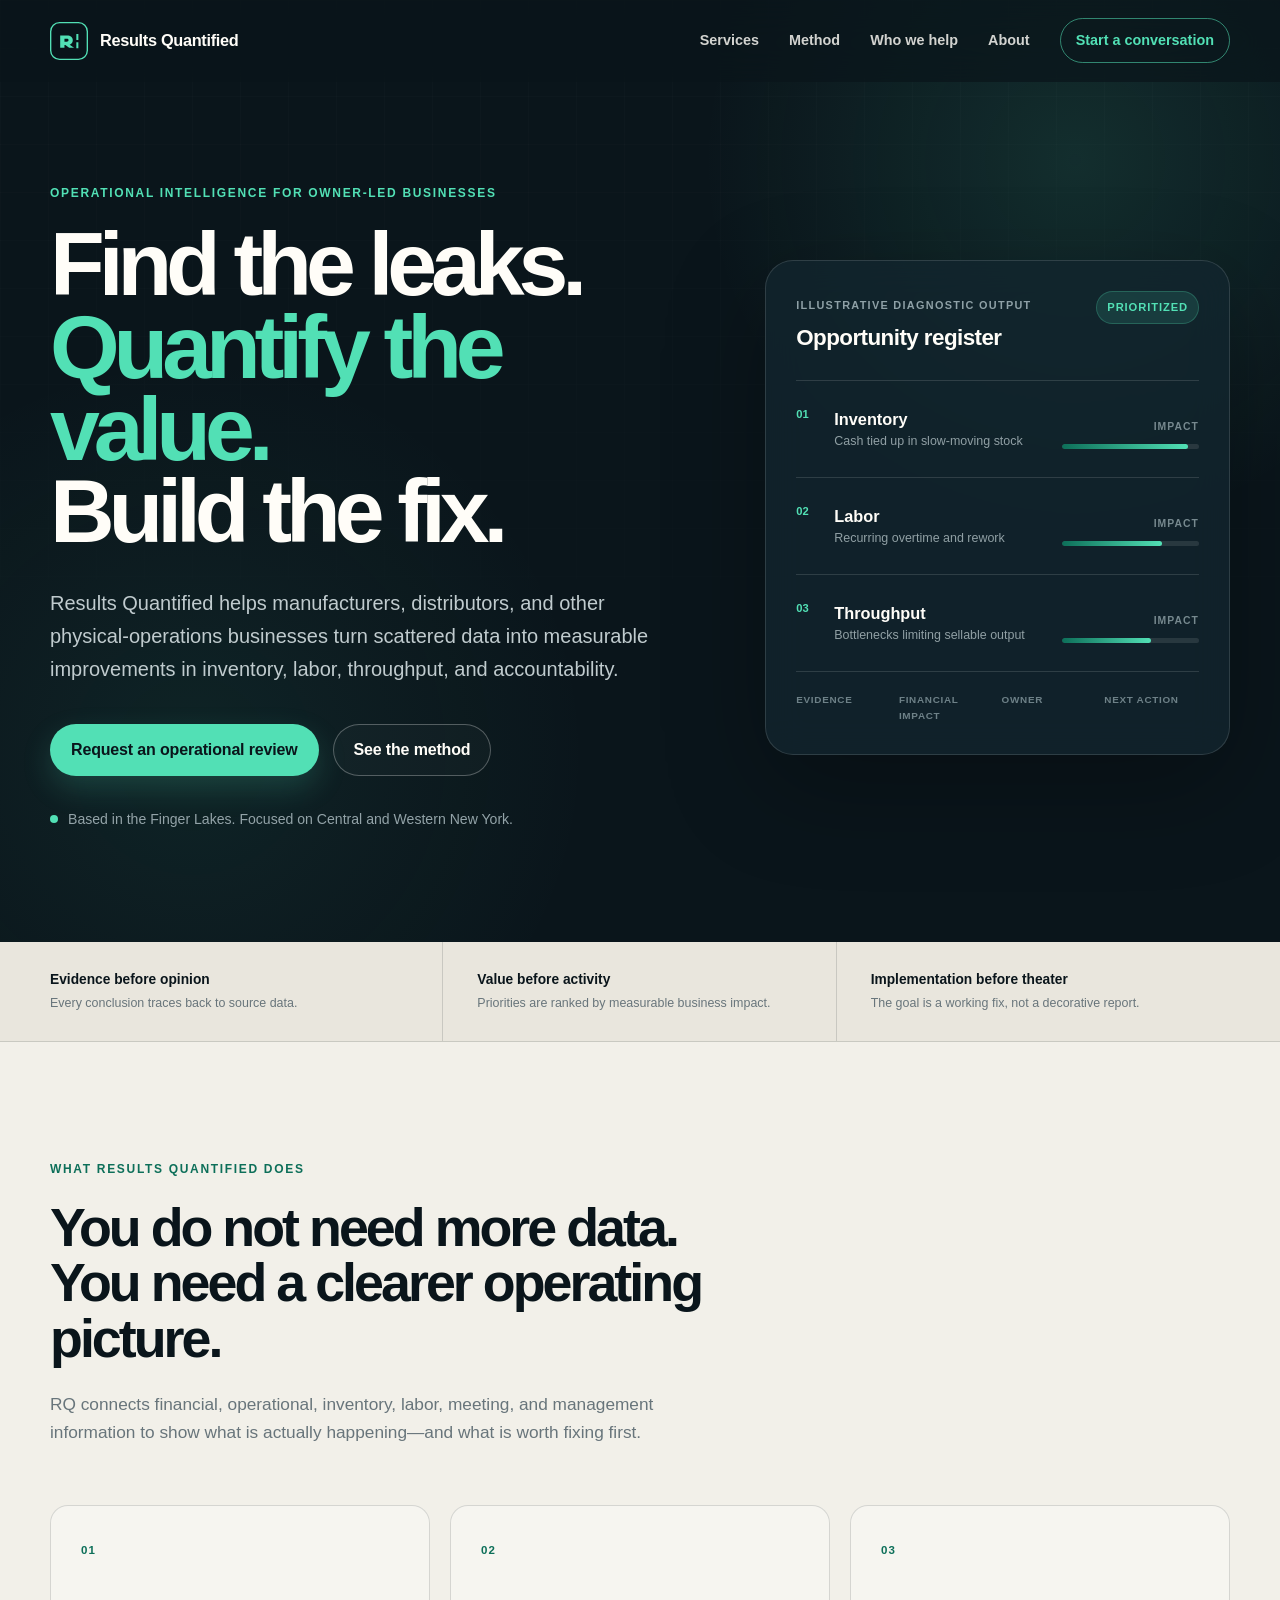
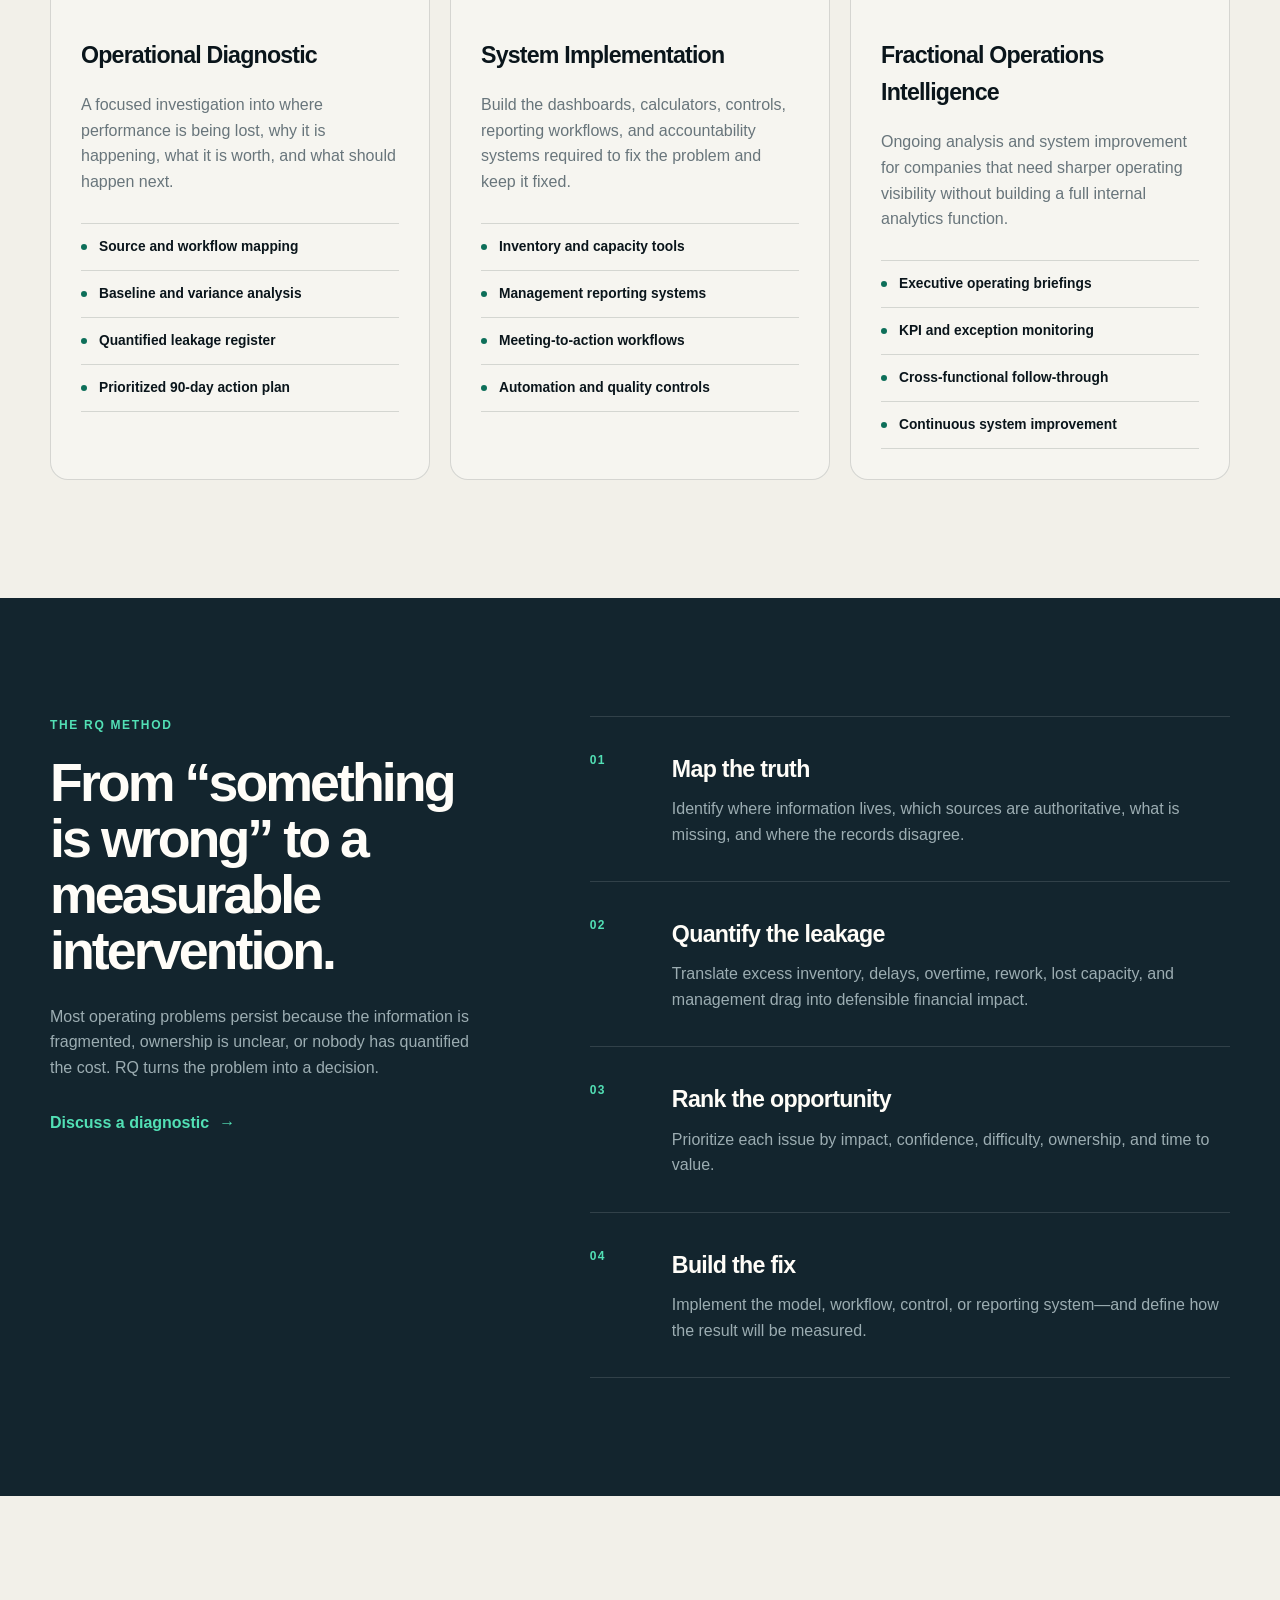
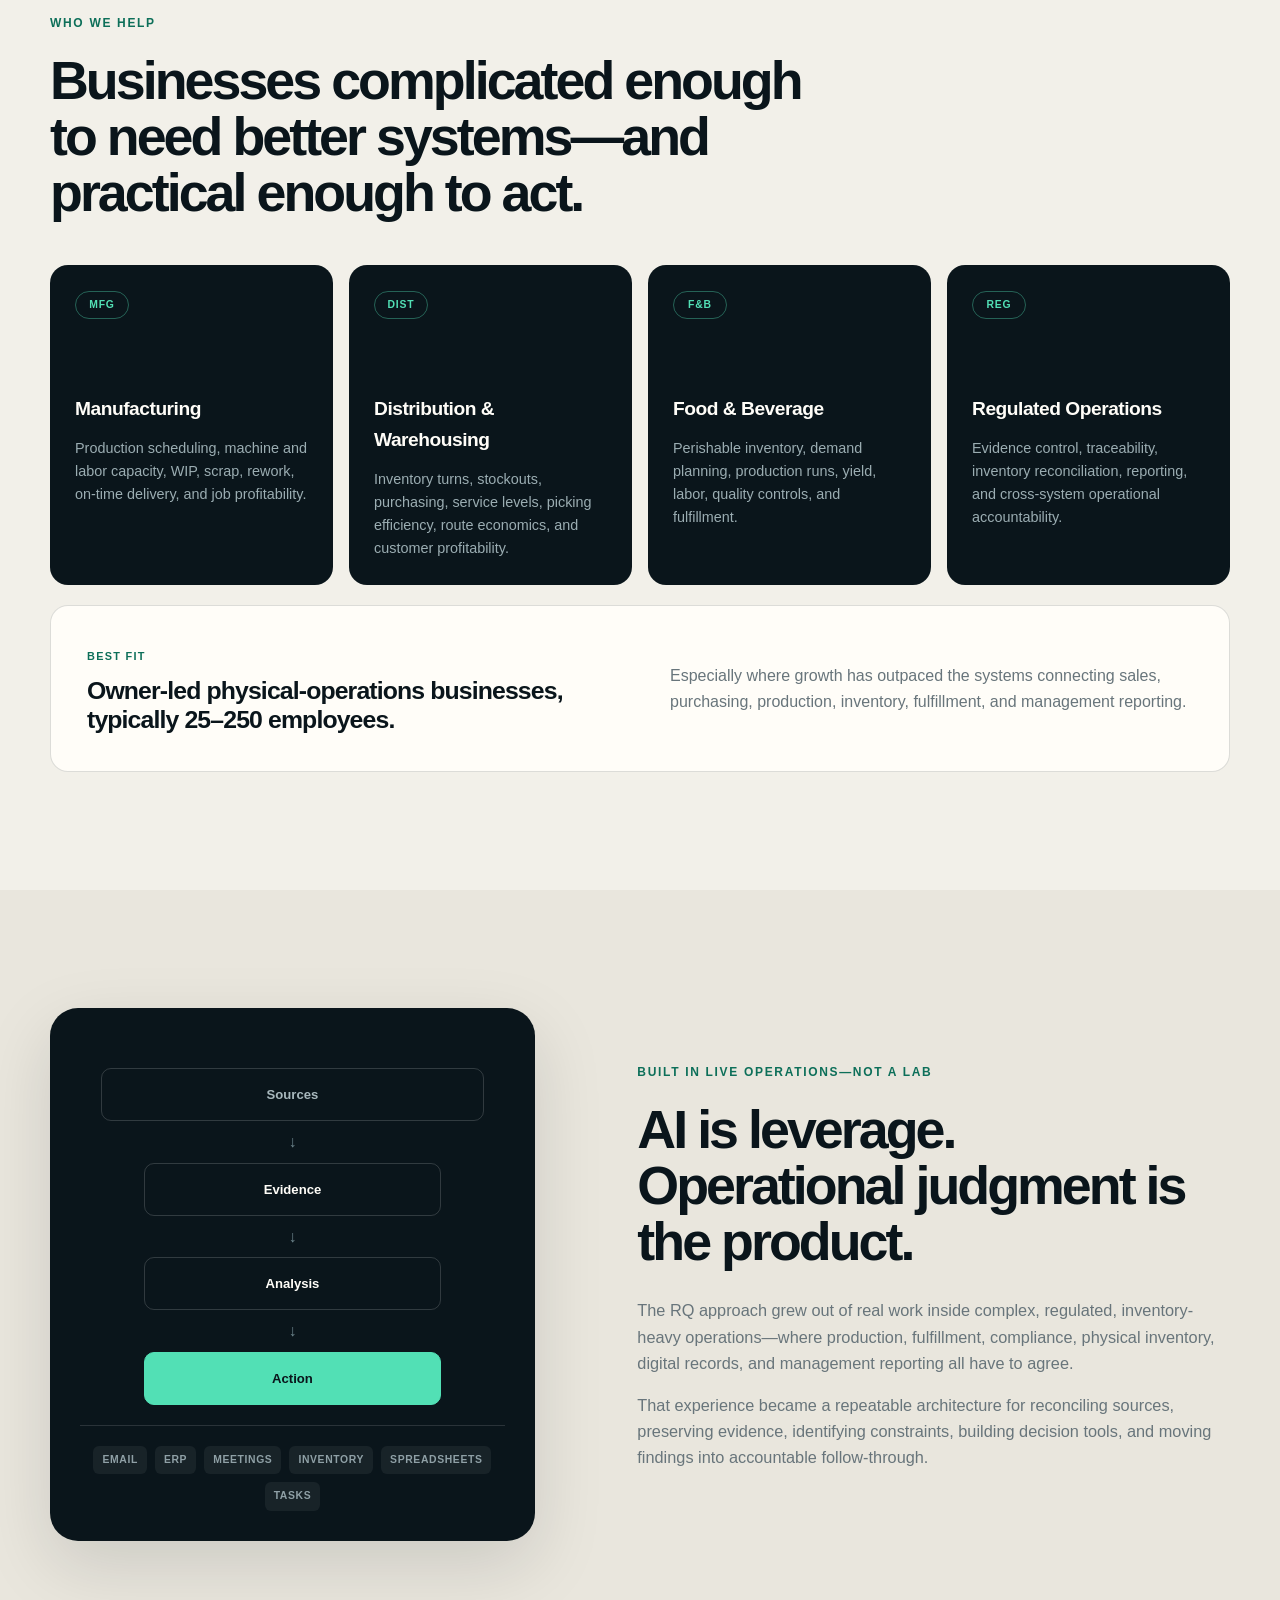
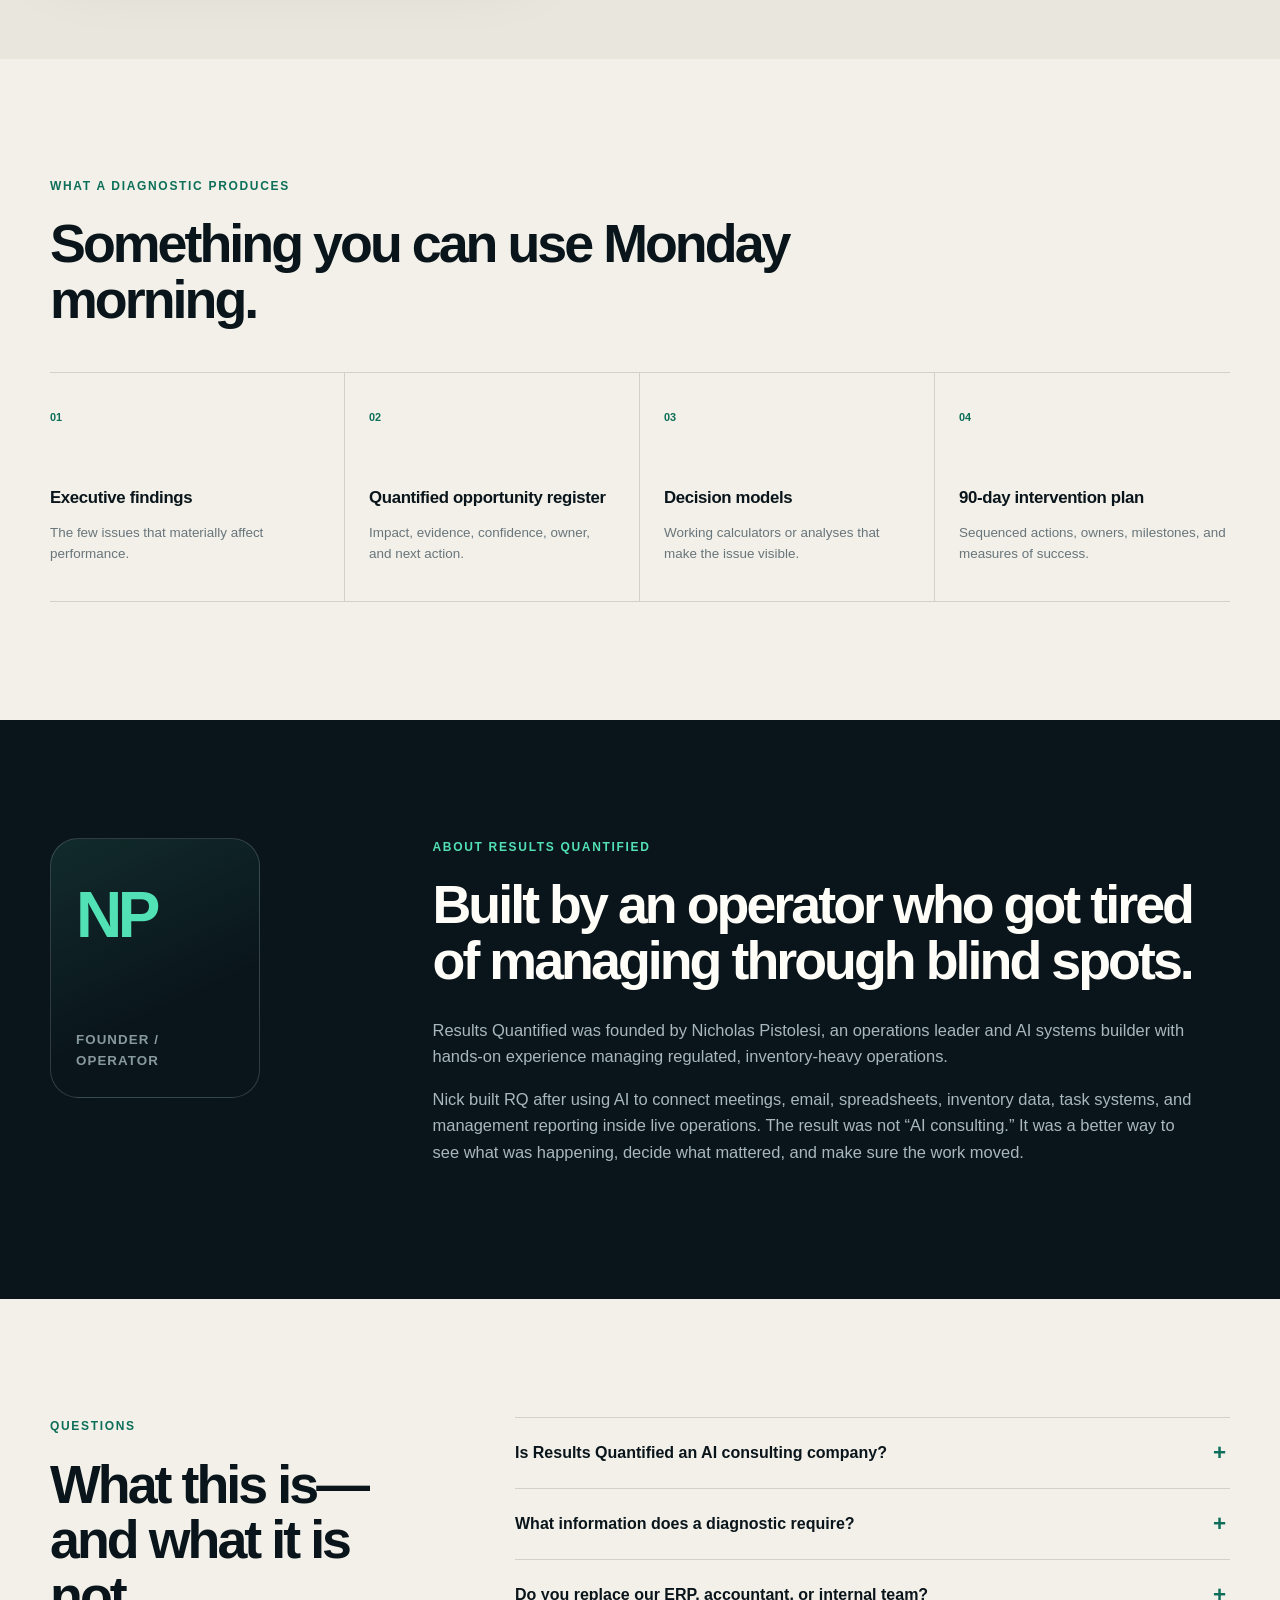
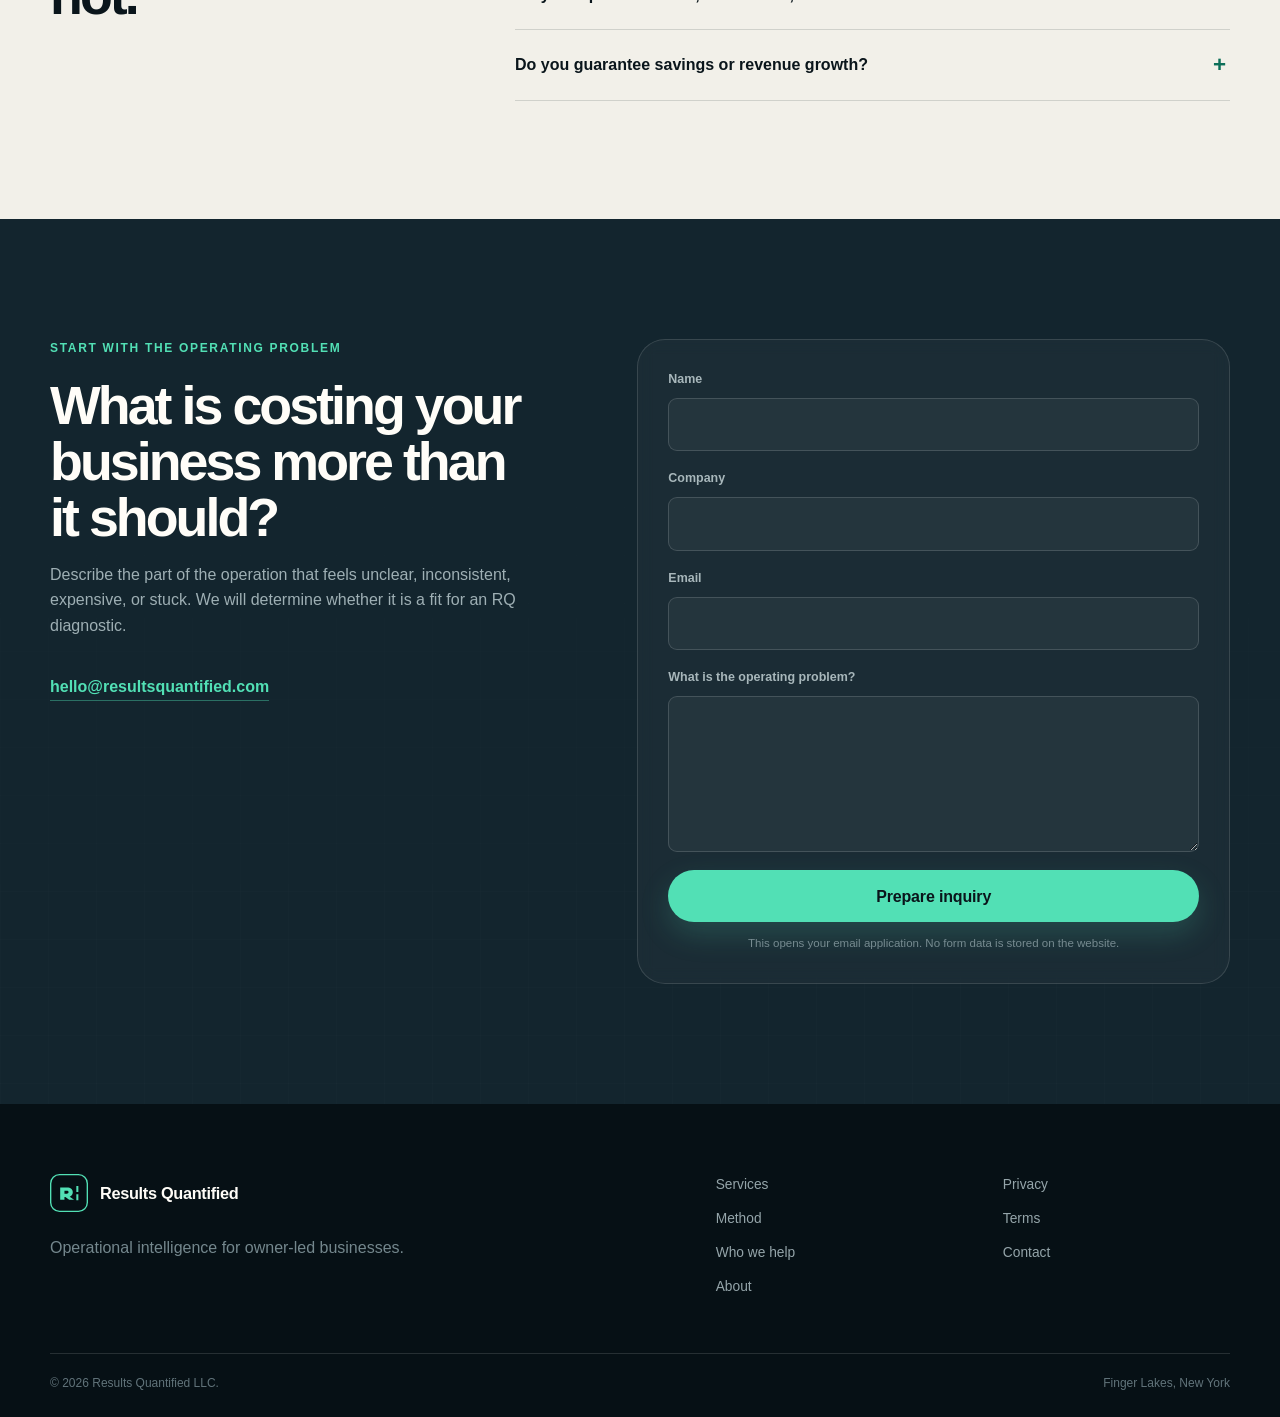
==== index.html @ c791be1b "Launch Results Quantified operational intelligence website" ====
<!doctype html>
<html lang="en">
<head>
  <meta charset="utf-8">
  <meta name="viewport" content="width=device-width, initial-scale=1">
  <title>Results Quantified | Operational Intelligence for Owner-Led Businesses</title>
  <meta name="description" content="Results Quantified helps owner-led manufacturers, distributors, and physical-operations businesses find operational leakage, quantify the value, and build the fix.">
  <meta name="robots" content="index, follow">
  <meta name="theme-color" content="#0a151b">
  <link rel="canonical" href="https://resultsquantified.com/">
  <link rel="icon" href="/assets/favicon.svg" type="image/svg+xml">
  <link rel="apple-touch-icon" href="/assets/apple-touch-icon.png">
  <link rel="manifest" href="/site.webmanifest">
  <meta property="og:type" content="website">
  <meta property="og:url" content="https://resultsquantified.com/">
  <meta property="og:title" content="Results Quantified">
  <meta property="og:description" content="Find the leaks. Quantify the value. Build the fix.">
  <meta property="og:image" content="https://resultsquantified.com/assets/og-image.png">
  <meta name="twitter:card" content="summary_large_image">
  <meta name="twitter:title" content="Results Quantified">
  <meta name="twitter:description" content="Operational intelligence for owner-led businesses.">
  <meta name="twitter:image" content="https://resultsquantified.com/assets/og-image.png">
  <link rel="stylesheet" href="/styles.css">
  <script type="application/ld+json">
  {
    "@context": "https://schema.org",
    "@type": "ProfessionalService",
    "name": "Results Quantified",
    "url": "https://resultsquantified.com",
    "description": "Operational diagnostics, systems implementation, and ongoing operations intelligence for owner-led physical-operations businesses.",
    "areaServed": ["Central New York", "Western New York", "Finger Lakes", "United States"],
    "founder": {
      "@type": "Person",
      "name": "Nicholas Pistolesi"
    }
  }
  </script>
</head>
<body>
  <a class="skip-link" href="#main">Skip to main content</a>

  <header class="site-header" data-header>
    <div class="container nav-wrap">
      <a class="brand" href="#top" aria-label="Results Quantified home">
        <span class="brand-mark" aria-hidden="true">
          <svg viewBox="0 0 56 56" role="img">
            <rect x="1" y="1" width="54" height="54" rx="13" fill="none" stroke="currentColor" stroke-width="2"/>
            <path d="M15 38V20h10.2c5.1 0 8.4 2.6 8.4 7 0 3.2-1.7 5.4-4.6 6.4L35.5 38h-7.3l-5.5-4.1h-1.4V38H15Zm6.3-9h3.4c1.7 0 2.6-.7 2.6-2.1 0-1.4-.9-2.1-2.6-2.1h-3.4V29Z" fill="currentColor"/>
            <path d="M38.8 17.5h3v9h-3zM38.8 30h3v8.5h-3z" fill="currentColor"/>
          </svg>
        </span>
        <span class="brand-name">Results <strong>Quantified</strong></span>
      </a>

      <button class="menu-toggle" type="button" aria-expanded="false" aria-controls="primary-nav" data-menu-toggle>
        <span></span><span></span><span></span>
        <span class="sr-only">Toggle navigation</span>
      </button>

      <nav class="primary-nav" id="primary-nav" aria-label="Primary navigation" data-nav>
        <a href="#services">Services</a>
        <a href="#method">Method</a>
        <a href="#fit">Who we help</a>
        <a href="#about">About</a>
        <a class="nav-cta" href="#contact">Start a conversation</a>
      </nav>
    </div>
  </header>

  <main id="main">
    <section class="hero" id="top">
      <div class="hero-grid" aria-hidden="true"></div>
      <div class="container hero-layout">
        <div class="hero-copy reveal">
          <p class="eyebrow">Operational intelligence for owner-led businesses</p>
          <h1>Find the leaks.<br><span>Quantify the value.</span><br>Build the fix.</h1>
          <p class="hero-lede">Results Quantified helps manufacturers, distributors, and other physical-operations businesses turn scattered data into measurable improvements in inventory, labor, throughput, and accountability.</p>
          <div class="hero-actions">
            <a class="button button-primary" href="#contact">Request an operational review</a>
            <a class="button button-ghost" href="#method">See the method</a>
          </div>
          <div class="hero-note">
            <span class="pulse-dot" aria-hidden="true"></span>
            Based in the Finger Lakes. Focused on Central and Western New York.
          </div>
        </div>

        <div class="diagnostic-card reveal reveal-delay" aria-label="Illustrative diagnostic output">
          <div class="card-topline">
            <div>
              <span class="mini-label">Illustrative diagnostic output</span>
              <h2>Opportunity register</h2>
            </div>
            <span class="status-pill">Prioritized</span>
          </div>

          <div class="metric-row">
            <div>
              <span class="metric-index">01</span>
              <strong>Inventory</strong>
              <small>Cash tied up in slow-moving stock</small>
            </div>
            <div class="metric-signal">
              <span class="signal-label">Impact</span>
              <div class="signal-track"><span style="--fill: 92%"></span></div>
            </div>
          </div>

          <div class="metric-row">
            <div>
              <span class="metric-index">02</span>
              <strong>Labor</strong>
              <small>Recurring overtime and rework</small>
            </div>
            <div class="metric-signal">
              <span class="signal-label">Impact</span>
              <div class="signal-track"><span style="--fill: 73%"></span></div>
            </div>
          </div>

          <div class="metric-row">
            <div>
              <span class="metric-index">03</span>
              <strong>Throughput</strong>
              <small>Bottlenecks limiting sellable output</small>
            </div>
            <div class="metric-signal">
              <span class="signal-label">Impact</span>
              <div class="signal-track"><span style="--fill: 65%"></span></div>
            </div>
          </div>

          <div class="card-footer">
            <span>Evidence</span>
            <span>Financial impact</span>
            <span>Owner</span>
            <span>Next action</span>
          </div>
        </div>
      </div>
    </section>

    <section class="proof-strip" aria-label="Results Quantified principles">
      <div class="container proof-grid">
        <div><strong>Evidence before opinion</strong><span>Every conclusion traces back to source data.</span></div>
        <div><strong>Value before activity</strong><span>Priorities are ranked by measurable business impact.</span></div>
        <div><strong>Implementation before theater</strong><span>The goal is a working fix, not a decorative report.</span></div>
      </div>
    </section>

    <section class="section section-light" id="services">
      <div class="container">
        <div class="section-heading reveal">
          <p class="eyebrow dark">What Results Quantified does</p>
          <h2>You do not need more data.<br>You need a clearer operating picture.</h2>
          <p>RQ connects financial, operational, inventory, labor, meeting, and management information to show what is actually happening—and what is worth fixing first.</p>
        </div>

        <div class="service-grid">
          <article class="service-card reveal">
            <span class="service-number">01</span>
            <h3>Operational Diagnostic</h3>
            <p>A focused investigation into where performance is being lost, why it is happening, what it is worth, and what should happen next.</p>
            <ul>
              <li>Source and workflow mapping</li>
              <li>Baseline and variance analysis</li>
              <li>Quantified leakage register</li>
              <li>Prioritized 90-day action plan</li>
            </ul>
          </article>

          <article class="service-card reveal reveal-delay-1">
            <span class="service-number">02</span>
            <h3>System Implementation</h3>
            <p>Build the dashboards, calculators, controls, reporting workflows, and accountability systems required to fix the problem and keep it fixed.</p>
            <ul>
              <li>Inventory and capacity tools</li>
              <li>Management reporting systems</li>
              <li>Meeting-to-action workflows</li>
              <li>Automation and quality controls</li>
            </ul>
          </article>

          <article class="service-card reveal reveal-delay-2">
            <span class="service-number">03</span>
            <h3>Fractional Operations Intelligence</h3>
            <p>Ongoing analysis and system improvement for companies that need sharper operating visibility without building a full internal analytics function.</p>
            <ul>
              <li>Executive operating briefings</li>
              <li>KPI and exception monitoring</li>
              <li>Cross-functional follow-through</li>
              <li>Continuous system improvement</li>
            </ul>
          </article>
        </div>
      </div>
    </section>

    <section class="section section-dark" id="method">
      <div class="container method-layout">
        <div class="method-intro reveal">
          <p class="eyebrow">The RQ method</p>
          <h2>From “something is wrong” to a measurable intervention.</h2>
          <p>Most operating problems persist because the information is fragmented, ownership is unclear, or nobody has quantified the cost. RQ turns the problem into a decision.</p>
          <a class="text-link" href="#contact">Discuss a diagnostic <span aria-hidden="true">→</span></a>
        </div>

        <ol class="method-steps">
          <li class="reveal">
            <span>01</span>
            <div><h3>Map the truth</h3><p>Identify where information lives, which sources are authoritative, what is missing, and where the records disagree.</p></div>
          </li>
          <li class="reveal reveal-delay-1">
            <span>02</span>
            <div><h3>Quantify the leakage</h3><p>Translate excess inventory, delays, overtime, rework, lost capacity, and management drag into defensible financial impact.</p></div>
          </li>
          <li class="reveal reveal-delay-2">
            <span>03</span>
            <div><h3>Rank the opportunity</h3><p>Prioritize each issue by impact, confidence, difficulty, ownership, and time to value.</p></div>
          </li>
          <li class="reveal reveal-delay-3">
            <span>04</span>
            <div><h3>Build the fix</h3><p>Implement the model, workflow, control, or reporting system—and define how the result will be measured.</p></div>
          </li>
        </ol>
      </div>
    </section>

    <section class="section section-light fit-section" id="fit">
      <div class="container">
        <div class="section-heading compact reveal">
          <p class="eyebrow dark">Who we help</p>
          <h2>Businesses complicated enough to need better systems—and practical enough to act.</h2>
        </div>

        <div class="fit-grid">
          <article class="fit-card reveal">
            <span class="fit-icon">MFG</span>
            <h3>Manufacturing</h3>
            <p>Production scheduling, machine and labor capacity, WIP, scrap, rework, on-time delivery, and job profitability.</p>
          </article>
          <article class="fit-card reveal reveal-delay-1">
            <span class="fit-icon">DIST</span>
            <h3>Distribution & Warehousing</h3>
            <p>Inventory turns, stockouts, purchasing, service levels, picking efficiency, route economics, and customer profitability.</p>
          </article>
          <article class="fit-card reveal reveal-delay-2">
            <span class="fit-icon">F&amp;B</span>
            <h3>Food & Beverage</h3>
            <p>Perishable inventory, demand planning, production runs, yield, labor, quality controls, and fulfillment.</p>
          </article>
          <article class="fit-card reveal reveal-delay-3">
            <span class="fit-icon">REG</span>
            <h3>Regulated Operations</h3>
            <p>Evidence control, traceability, inventory reconciliation, reporting, and cross-system operational accountability.</p>
          </article>
        </div>

        <div class="fit-callout reveal">
          <div>
            <span class="mini-label dark-label">Best fit</span>
            <h3>Owner-led physical-operations businesses, typically 25–250 employees.</h3>
          </div>
          <p>Especially where growth has outpaced the systems connecting sales, purchasing, production, inventory, fulfillment, and management reporting.</p>
        </div>
      </div>
    </section>

    <section class="section built-section">
      <div class="container built-layout">
        <div class="built-visual reveal" aria-hidden="true">
          <div class="system-map">
            <div class="map-node map-node-source">Sources</div>
            <div class="map-arrow">↓</div>
            <div class="map-node">Evidence</div>
            <div class="map-arrow">↓</div>
            <div class="map-node">Analysis</div>
            <div class="map-arrow">↓</div>
            <div class="map-node map-node-accent">Action</div>
          </div>
          <div class="system-tags">
            <span>Email</span><span>ERP</span><span>Meetings</span><span>Inventory</span><span>Spreadsheets</span><span>Tasks</span>
          </div>
        </div>
        <div class="built-copy reveal reveal-delay">
          <p class="eyebrow dark">Built in live operations—not a lab</p>
          <h2>AI is leverage. Operational judgment is the product.</h2>
          <p>The RQ approach grew out of real work inside complex, regulated, inventory-heavy operations—where production, fulfillment, compliance, physical inventory, digital records, and management reporting all have to agree.</p>
          <p>That experience became a repeatable architecture for reconciling sources, preserving evidence, identifying constraints, building decision tools, and moving findings into accountable follow-through.</p>
        </div>
      </div>
    </section>

    <section class="section section-light deliverables-section">
      <div class="container">
        <div class="section-heading compact reveal">
          <p class="eyebrow dark">What a diagnostic produces</p>
          <h2>Something you can use Monday morning.</h2>
        </div>
        <div class="deliverables-grid">
          <div class="deliverable reveal"><span>01</span><h3>Executive findings</h3><p>The few issues that materially affect performance.</p></div>
          <div class="deliverable reveal reveal-delay-1"><span>02</span><h3>Quantified opportunity register</h3><p>Impact, evidence, confidence, owner, and next action.</p></div>
          <div class="deliverable reveal reveal-delay-2"><span>03</span><h3>Decision models</h3><p>Working calculators or analyses that make the issue visible.</p></div>
          <div class="deliverable reveal reveal-delay-3"><span>04</span><h3>90-day intervention plan</h3><p>Sequenced actions, owners, milestones, and measures of success.</p></div>
        </div>
      </div>
    </section>

    <section class="section about-section" id="about">
      <div class="container about-layout">
        <div class="about-label reveal">
          <span>NP</span>
          <small>Founder / Operator</small>
        </div>
        <div class="about-copy reveal reveal-delay">
          <p class="eyebrow">About Results Quantified</p>
          <h2>Built by an operator who got tired of managing through blind spots.</h2>
          <p>Results Quantified was founded by Nicholas Pistolesi, an operations leader and AI systems builder with hands-on experience managing regulated, inventory-heavy operations.</p>
          <p>Nick built RQ after using AI to connect meetings, email, spreadsheets, inventory data, task systems, and management reporting inside live operations. The result was not “AI consulting.” It was a better way to see what was happening, decide what mattered, and make sure the work moved.</p>
        </div>
      </div>
    </section>

    <section class="section faq-section section-light">
      <div class="container faq-layout">
        <div class="section-heading compact reveal">
          <p class="eyebrow dark">Questions</p>
          <h2>What this is—and what it is not.</h2>
        </div>
        <div class="faq-list">
          <details class="reveal">
            <summary>Is Results Quantified an AI consulting company?</summary>
            <p>AI is part of the leverage, not the thing being sold. The product is operational clarity, quantified opportunity, better systems, and measurable follow-through.</p>
          </details>
          <details class="reveal reveal-delay-1">
            <summary>What information does a diagnostic require?</summary>
            <p>It depends on the problem, but may include order, inventory, purchasing, labor, production, financial, meeting, task, or management-reporting data. Scope and access are defined before work begins.</p>
          </details>
          <details class="reveal reveal-delay-2">
            <summary>Do you replace our ERP, accountant, or internal team?</summary>
            <p>No. RQ works across the systems and people you already have, identifies the gaps between them, and builds the operating layer needed to make the information useful.</p>
          </details>
          <details class="reveal reveal-delay-3">
            <summary>Do you guarantee savings or revenue growth?</summary>
            <p>No responsible diagnostic can guarantee an outcome before the evidence is reviewed. RQ separates verified findings, estimates, assumptions, and unresolved questions so decisions are based on what the data actually supports.</p>
          </details>
        </div>
      </div>
    </section>

    <section class="contact-section" id="contact">
      <div class="contact-grid" aria-hidden="true"></div>
      <div class="container contact-layout">
        <div class="contact-copy reveal">
          <p class="eyebrow">Start with the operating problem</p>
          <h2>What is costing your business more than it should?</h2>
          <p>Describe the part of the operation that feels unclear, inconsistent, expensive, or stuck. We will determine whether it is a fit for an RQ diagnostic.</p>
          <a class="contact-email" href="mailto:hello@resultsquantified.com">hello@resultsquantified.com</a>
        </div>

        <form class="contact-form reveal reveal-delay" id="contact-form">
          <div class="form-row">
            <label for="name">Name</label>
            <input id="name" name="name" autocomplete="name" required>
          </div>
          <div class="form-row">
            <label for="company">Company</label>
            <input id="company" name="company" autocomplete="organization" required>
          </div>
          <div class="form-row">
            <label for="email">Email</label>
            <input id="email" name="email" type="email" autocomplete="email" required>
          </div>
          <div class="form-row">
            <label for="problem">What is the operating problem?</label>
            <textarea id="problem" name="problem" rows="5" required></textarea>
          </div>
          <button class="button button-primary form-button" type="submit">Prepare inquiry</button>
          <p class="form-note">This opens your email application. No form data is stored on the website.</p>
        </form>
      </div>
    </section>
  </main>

  <footer class="site-footer">
    <div class="container footer-grid">
      <div>
        <a class="brand footer-brand" href="#top">
          <span class="brand-mark" aria-hidden="true">
            <svg viewBox="0 0 56 56"><rect x="1" y="1" width="54" height="54" rx="13" fill="none" stroke="currentColor" stroke-width="2"/><path d="M15 38V20h10.2c5.1 0 8.4 2.6 8.4 7 0 3.2-1.7 5.4-4.6 6.4L35.5 38h-7.3l-5.5-4.1h-1.4V38H15Zm6.3-9h3.4c1.7 0 2.6-.7 2.6-2.1 0-1.4-.9-2.1-2.6-2.1h-3.4V29Z" fill="currentColor"/><path d="M38.8 17.5h3v9h-3zM38.8 30h3v8.5h-3z" fill="currentColor"/></svg>
          </span>
          <span class="brand-name">Results <strong>Quantified</strong></span>
        </a>
        <p>Operational intelligence for owner-led businesses.</p>
      </div>
      <div class="footer-links">
        <a href="#services">Services</a>
        <a href="#method">Method</a>
        <a href="#fit">Who we help</a>
        <a href="#about">About</a>
      </div>
      <div class="footer-links">
        <a href="/privacy.html">Privacy</a>
        <a href="/terms.html">Terms</a>
        <a href="mailto:hello@resultsquantified.com">Contact</a>
      </div>
    </div>
    <div class="container footer-bottom">
      <span>© <span data-year></span> Results Quantified LLC.</span>
      <span>Finger Lakes, New York</span>
    </div>
  </footer>

  <script src="/script.js" defer></script>
</body>
</html>
---- styles.css ----
:root {
  --ink: #0a151b;
  --ink-soft: #13252e;
  --paper: #f2f0e9;
  --paper-2: #e9e6dd;
  --white: #fffdf8;
  --muted: #68757b;
  --muted-light: #a9b5b9;
  --line: rgba(10, 21, 27, 0.14);
  --line-light: rgba(255,255,255,0.13);
  --accent: #52e0b5;
  --accent-dark: #0d6f59;
  --accent-soft: rgba(82, 224, 181, 0.13);
  --danger: #e18b6b;
  --radius: 18px;
  --radius-lg: 28px;
  --shadow: 0 24px 70px rgba(5, 16, 22, 0.13);
  --container: 1180px;
  --header-h: 82px;
}

* { box-sizing: border-box; }
html { scroll-behavior: smooth; }
body {
  margin: 0;
  color: var(--ink);
  background: var(--paper);
  font-family: Inter, ui-sans-serif, -apple-system, BlinkMacSystemFont, "Segoe UI", Helvetica, Arial, sans-serif;
  line-height: 1.6;
  -webkit-font-smoothing: antialiased;
  text-rendering: optimizeLegibility;
}
body.nav-open { overflow: hidden; }
a { color: inherit; }
img, svg { display: block; max-width: 100%; }
button, input, textarea { font: inherit; }
button { cursor: pointer; }

.skip-link {
  position: fixed;
  left: 16px;
  top: -80px;
  z-index: 999;
  background: var(--accent);
  color: var(--ink);
  padding: 12px 18px;
  border-radius: 8px;
  font-weight: 800;
  transition: top .2s ease;
}
.skip-link:focus { top: 16px; }
.sr-only {
  position: absolute !important;
  width: 1px !important;
  height: 1px !important;
  padding: 0 !important;
  margin: -1px !important;
  overflow: hidden !important;
  clip: rect(0,0,0,0) !important;
  white-space: nowrap !important;
  border: 0 !important;
}

.container {
  width: min(calc(100% - 40px), var(--container));
  margin-inline: auto;
}

.site-header {
  position: fixed;
  inset: 0 0 auto;
  z-index: 100;
  height: var(--header-h);
  color: var(--white);
  background: rgba(10, 21, 27, 0.72);
  border-bottom: 1px solid transparent;
  backdrop-filter: blur(18px);
  -webkit-backdrop-filter: blur(18px);
  transition: background .25s ease, border-color .25s ease, height .25s ease;
}
.site-header.scrolled {
  height: 70px;
  background: rgba(10, 21, 27, 0.94);
  border-color: var(--line-light);
}
.nav-wrap {
  height: 100%;
  display: flex;
  align-items: center;
  justify-content: space-between;
}
.brand {
  display: inline-flex;
  align-items: center;
  gap: 12px;
  text-decoration: none;
  font-weight: 600;
  letter-spacing: -0.02em;
}
.brand-mark { width: 38px; height: 38px; color: var(--accent); }
.brand-name { font-size: 1.02rem; }
.brand-name strong { font-weight: 800; }
.primary-nav {
  display: flex;
  align-items: center;
  gap: 30px;
  font-size: .9rem;
  font-weight: 650;
}
.primary-nav a { text-decoration: none; opacity: .82; transition: opacity .2s ease, color .2s ease; }
.primary-nav a:hover, .primary-nav a:focus-visible { opacity: 1; color: var(--accent); }
.primary-nav .nav-cta {
  opacity: 1;
  border: 1px solid rgba(82, 224, 181, .55);
  padding: 10px 15px;
  border-radius: 999px;
  color: var(--accent);
}
.menu-toggle {
  display: none;
  width: 44px;
  height: 44px;
  border: 0;
  background: transparent;
  color: var(--white);
  padding: 10px;
}
.menu-toggle span:not(.sr-only) { display: block; height: 2px; background: currentColor; margin: 5px 0; transition: transform .2s ease, opacity .2s ease; }

.hero {
  position: relative;
  min-height: 820px;
  overflow: hidden;
  color: var(--white);
  background:
    radial-gradient(circle at 84% 17%, rgba(82,224,181,.12), transparent 28%),
    radial-gradient(circle at 15% 80%, rgba(82,224,181,.07), transparent 30%),
    var(--ink);
  padding: 184px 0 112px;
}
.hero-grid, .contact-grid {
  position: absolute;
  inset: 0;
  opacity: .45;
  background-image:
    linear-gradient(rgba(255,255,255,.035) 1px, transparent 1px),
    linear-gradient(90deg, rgba(255,255,255,.035) 1px, transparent 1px);
  background-size: 48px 48px;
  mask-image: linear-gradient(to bottom, #000, transparent 85%);
}
.hero-layout {
  position: relative;
  display: grid;
  grid-template-columns: minmax(0, 1.05fr) minmax(380px, .78fr);
  gap: clamp(50px, 7vw, 100px);
  align-items: center;
}
.eyebrow {
  margin: 0 0 20px;
  color: var(--accent);
  font-size: .75rem;
  font-weight: 800;
  letter-spacing: .14em;
  text-transform: uppercase;
}
.eyebrow.dark { color: var(--accent-dark); }
.hero h1 {
  margin: 0;
  max-width: 800px;
  font-size: clamp(3.7rem, 7vw, 7.2rem);
  line-height: .92;
  letter-spacing: -.068em;
  font-weight: 760;
}
.hero h1 span { color: var(--accent); }
.hero-lede {
  max-width: 690px;
  margin: 34px 0 0;
  color: #c0cbce;
  font-size: clamp(1.05rem, 1.6vw, 1.25rem);
  line-height: 1.65;
}
.hero-actions { display: flex; flex-wrap: wrap; gap: 14px; margin-top: 38px; }
.button {
  display: inline-flex;
  align-items: center;
  justify-content: center;
  min-height: 52px;
  padding: 12px 20px;
  border-radius: 999px;
  border: 1px solid transparent;
  text-decoration: none;
  font-weight: 800;
  letter-spacing: -.01em;
  transition: transform .2s ease, box-shadow .2s ease, background .2s ease, border-color .2s ease;
}
.button:hover { transform: translateY(-2px); }
.button-primary { background: var(--accent); color: var(--ink); box-shadow: 0 12px 30px rgba(82,224,181,.18); }
.button-primary:hover { box-shadow: 0 15px 36px rgba(82,224,181,.3); }
.button-ghost { color: var(--white); border-color: rgba(255,255,255,.28); background: rgba(255,255,255,.025); }
.button-ghost:hover { border-color: rgba(255,255,255,.55); }
.hero-note { display: flex; align-items: center; gap: 10px; margin-top: 32px; color: #93a3a8; font-size: .88rem; }
.pulse-dot { width: 8px; height: 8px; border-radius: 50%; background: var(--accent); box-shadow: 0 0 0 0 rgba(82,224,181,.5); animation: pulse 2.2s infinite; }
@keyframes pulse { 70% { box-shadow: 0 0 0 9px rgba(82,224,181,0); } 100% { box-shadow: 0 0 0 0 rgba(82,224,181,0); } }

.diagnostic-card {
  background: rgba(18, 38, 47, .78);
  border: 1px solid rgba(255,255,255,.13);
  border-radius: var(--radius-lg);
  padding: 30px;
  box-shadow: 0 32px 100px rgba(0,0,0,.28);
  backdrop-filter: blur(18px);
  -webkit-backdrop-filter: blur(18px);
}
.card-topline { display: flex; justify-content: space-between; gap: 20px; align-items: flex-start; padding-bottom: 24px; border-bottom: 1px solid var(--line-light); }
.card-topline h2 { margin: 4px 0 0; font-size: 1.4rem; letter-spacing: -.025em; }
.mini-label { color: #8fa1a7; font-size: .68rem; font-weight: 800; letter-spacing: .12em; text-transform: uppercase; }
.status-pill { flex: 0 0 auto; color: var(--accent); background: var(--accent-soft); border: 1px solid rgba(82,224,181,.24); border-radius: 999px; padding: 7px 10px; font-size: .7rem; font-weight: 800; text-transform: uppercase; letter-spacing: .08em; }
.metric-row { display: grid; grid-template-columns: 1.25fr .7fr; gap: 20px; align-items: end; padding: 25px 0; border-bottom: 1px solid var(--line-light); }
.metric-row > div:first-child { display: grid; grid-template-columns: 38px 1fr; }
.metric-row strong { font-size: 1.02rem; }
.metric-row small { grid-column: 2; color: #91a0a5; font-size: .78rem; }
.metric-index { color: var(--accent); font-size: .7rem; font-weight: 800; }
.metric-signal { padding-bottom: 3px; }
.signal-label { display: block; margin-bottom: 8px; text-align: right; color: #77898f; font-size: .65rem; font-weight: 700; text-transform: uppercase; letter-spacing: .1em; }
.signal-track { height: 5px; overflow: hidden; border-radius: 999px; background: rgba(255,255,255,.1); }
.signal-track span { display: block; width: var(--fill); height: 100%; border-radius: inherit; background: linear-gradient(90deg, var(--accent-dark), var(--accent)); transform-origin: left; animation: loadbar 1.2s .35s ease both; }
@keyframes loadbar { from { transform: scaleX(0); } to { transform: scaleX(1); } }
.card-footer { display: grid; grid-template-columns: repeat(4,1fr); gap: 8px; padding-top: 20px; color: #6e8188; font-size: .62rem; font-weight: 800; letter-spacing: .07em; text-transform: uppercase; }

.proof-strip { background: var(--paper-2); border-bottom: 1px solid var(--line); }
.proof-grid { display: grid; grid-template-columns: repeat(3,1fr); }
.proof-grid > div { padding: 27px 34px; border-right: 1px solid var(--line); }
.proof-grid > div:first-child { padding-left: 0; }
.proof-grid > div:last-child { border-right: 0; padding-right: 0; }
.proof-grid strong, .proof-grid span { display: block; }
.proof-grid strong { font-size: .86rem; }
.proof-grid span { margin-top: 3px; color: var(--muted); font-size: .78rem; }

.section { padding: 118px 0; }
.section-light { background: var(--paper); }
.section-dark { color: var(--white); background: var(--ink-soft); }
.section-heading { max-width: 830px; margin-bottom: 58px; }
.section-heading.compact { max-width: 760px; margin-bottom: 44px; }
.section-heading h2, .method-intro h2, .built-copy h2, .about-copy h2, .contact-copy h2 {
  margin: 0;
  font-size: clamp(2.4rem, 4.2vw, 4.4rem);
  line-height: 1.04;
  letter-spacing: -.055em;
}
.section-heading > p:last-child { max-width: 690px; margin: 24px 0 0; color: var(--muted); font-size: 1.08rem; }

.service-grid { display: grid; grid-template-columns: repeat(3,1fr); gap: 20px; }
.service-card { min-height: 460px; padding: 30px; border: 1px solid var(--line); border-radius: var(--radius); background: rgba(255,255,255,.34); transition: transform .25s ease, box-shadow .25s ease, background .25s ease; }
.service-card:hover { transform: translateY(-5px); box-shadow: var(--shadow); background: var(--white); }
.service-number { color: var(--accent-dark); font-size: .72rem; font-weight: 850; letter-spacing: .1em; }
.service-card h3 { margin: 76px 0 18px; font-size: 1.45rem; letter-spacing: -.035em; }
.service-card p { color: var(--muted); }
.service-card ul { list-style: none; padding: 0; margin: 28px 0 0; border-top: 1px solid var(--line); }
.service-card li { position: relative; padding: 12px 0 12px 18px; border-bottom: 1px solid var(--line); font-size: .86rem; font-weight: 650; }
.service-card li::before { content: ""; position: absolute; left: 0; top: 20px; width: 6px; height: 6px; border-radius: 50%; background: var(--accent-dark); }

.method-layout { display: grid; grid-template-columns: .82fr 1.2fr; gap: clamp(50px, 8vw, 110px); align-items: start; }
.method-intro { position: sticky; top: 120px; }
.method-intro p:not(.eyebrow) { margin: 25px 0 0; color: #9cadb2; }
.text-link { display: inline-flex; gap: 10px; margin-top: 30px; color: var(--accent); font-weight: 800; text-decoration: none; }
.method-steps { list-style: none; margin: 0; padding: 0; }
.method-steps li { display: grid; grid-template-columns: 60px 1fr; gap: 22px; padding: 34px 0; border-top: 1px solid var(--line-light); }
.method-steps li:last-child { border-bottom: 1px solid var(--line-light); }
.method-steps > li > span { color: var(--accent); font-size: .75rem; font-weight: 850; letter-spacing: .1em; }
.method-steps h3 { margin: 0 0 8px; font-size: 1.45rem; letter-spacing: -.03em; }
.method-steps p { margin: 0; color: #9cadb2; }

.fit-grid { display: grid; grid-template-columns: repeat(4,1fr); gap: 16px; }
.fit-card { min-height: 286px; padding: 25px; border-radius: var(--radius); background: var(--ink); color: var(--white); }
.fit-icon { display: inline-flex; align-items: center; justify-content: center; min-width: 54px; height: 28px; padding: 0 9px; border: 1px solid rgba(82,224,181,.38); border-radius: 999px; color: var(--accent); font-size: .65rem; font-weight: 850; letter-spacing: .08em; }
.fit-card h3 { margin: 75px 0 12px; font-size: 1.2rem; letter-spacing: -.025em; }
.fit-card p { margin: 0; color: #9badb2; font-size: .9rem; }
.fit-callout { display: grid; grid-template-columns: 1fr 1fr; gap: 60px; align-items: center; margin-top: 20px; padding: 36px; border-radius: var(--radius); border: 1px solid var(--line); background: var(--white); }
.fit-callout h3 { margin: 8px 0 0; font-size: 1.55rem; line-height: 1.2; letter-spacing: -.035em; }
.fit-callout p { margin: 0; color: var(--muted); }
.dark-label { color: var(--accent-dark); }

.built-section { background: var(--paper-2); }
.built-layout { display: grid; grid-template-columns: .9fr 1.1fr; gap: clamp(50px, 8vw, 110px); align-items: center; }
.built-visual { padding: 30px; border-radius: var(--radius-lg); background: var(--ink); color: var(--white); box-shadow: var(--shadow); }
.system-map { display: grid; gap: 8px; place-items: center; padding: 30px 0 20px; }
.map-node { width: 70%; padding: 15px 18px; border: 1px solid rgba(255,255,255,.16); border-radius: 10px; text-align: center; font-size: .82rem; font-weight: 800; }
.map-node-source { width: 90%; color: #a8b8bd; }
.map-node-accent { color: var(--ink); background: var(--accent); border-color: var(--accent); }
.map-arrow { color: #6e858d; }
.system-tags { display: flex; flex-wrap: wrap; justify-content: center; gap: 8px; padding-top: 20px; border-top: 1px solid var(--line-light); }
.system-tags span { padding: 6px 9px; border-radius: 6px; background: rgba(255,255,255,.06); color: #8fa0a6; font-size: .65rem; text-transform: uppercase; font-weight: 800; letter-spacing: .06em; }
.built-copy p:not(.eyebrow) { color: var(--muted); font-size: 1.02rem; }
.built-copy p:nth-of-type(2) { margin-top: 28px; }

.deliverables-grid { display: grid; grid-template-columns: repeat(4,1fr); border-top: 1px solid var(--line); border-bottom: 1px solid var(--line); }
.deliverable { padding: 30px 24px 36px; border-right: 1px solid var(--line); }
.deliverable:first-child { padding-left: 0; }
.deliverable:last-child { border-right: 0; padding-right: 0; }
.deliverable span { color: var(--accent-dark); font-size: .68rem; font-weight: 850; }
.deliverable h3 { margin: 56px 0 10px; font-size: 1.05rem; letter-spacing: -.02em; }
.deliverable p { margin: 0; color: var(--muted); font-size: .84rem; }

.about-section { color: var(--white); background: var(--ink); }
.about-layout { display: grid; grid-template-columns: .55fr 1.45fr; gap: 80px; align-items: start; }
.about-label { width: 210px; height: 260px; display: flex; flex-direction: column; justify-content: space-between; padding: 25px; border: 1px solid rgba(255,255,255,.16); border-radius: var(--radius-lg); background: linear-gradient(155deg, rgba(82,224,181,.11), transparent 65%); }
.about-label span { color: var(--accent); font-size: 4rem; font-weight: 760; letter-spacing: -.07em; }
.about-label small { color: #87999f; text-transform: uppercase; letter-spacing: .08em; font-weight: 800; }
.about-copy { max-width: 760px; }
.about-copy p:not(.eyebrow) { color: #a9b8bc; font-size: 1.03rem; }
.about-copy p:nth-of-type(2) { margin-top: 28px; }

.faq-layout { display: grid; grid-template-columns: .7fr 1.3fr; gap: 80px; }
.faq-list details { border-top: 1px solid var(--line); }
.faq-list details:last-child { border-bottom: 1px solid var(--line); }
.faq-list summary { position: relative; list-style: none; padding: 22px 42px 22px 0; font-weight: 800; cursor: pointer; }
.faq-list summary::-webkit-details-marker { display: none; }
.faq-list summary::after { content: "+"; position: absolute; right: 4px; top: 17px; font-size: 1.4rem; color: var(--accent-dark); transition: transform .2s ease; }
.faq-list details[open] summary::after { transform: rotate(45deg); }
.faq-list details p { margin: -4px 0 24px; color: var(--muted); max-width: 700px; }

.contact-section { position: relative; overflow: hidden; color: var(--white); background: var(--ink-soft); padding: 120px 0; }
.contact-grid { opacity: .35; mask-image: linear-gradient(to top, #000, transparent 90%); }
.contact-layout { position: relative; display: grid; grid-template-columns: .9fr 1.1fr; gap: clamp(50px, 8vw, 110px); align-items: start; }
.contact-copy p:not(.eyebrow) { color: #9eafb4; }
.contact-email { display: inline-block; margin-top: 20px; color: var(--accent); font-weight: 850; text-decoration: none; border-bottom: 1px solid rgba(82,224,181,.4); }
.contact-form { padding: 30px; border: 1px solid var(--line-light); border-radius: var(--radius-lg); background: rgba(255,255,255,.035); backdrop-filter: blur(8px); }
.form-row { display: grid; gap: 8px; margin-bottom: 18px; }
.form-row label { color: #a8b7bb; font-size: .78rem; font-weight: 750; }
.form-row input, .form-row textarea { width: 100%; border: 1px solid rgba(255,255,255,.15); border-radius: 9px; color: var(--white); background: rgba(255,255,255,.045); padding: 13px 14px; outline: 0; transition: border-color .2s ease, box-shadow .2s ease; }
.form-row input:focus, .form-row textarea:focus { border-color: var(--accent); box-shadow: 0 0 0 3px rgba(82,224,181,.1); }
.form-row textarea { resize: vertical; min-height: 125px; }
.form-button { width: 100%; border: 0; }
.form-note { margin: 12px 0 0; color: #778b91; font-size: .72rem; text-align: center; }

.site-footer { color: var(--white); background: #061015; padding: 70px 0 24px; }
.footer-grid { display: grid; grid-template-columns: 1.6fr .6fr .6fr; gap: 60px; }
.footer-brand { width: max-content; }
.footer-grid > div:first-child > p { color: #74878d; }
.footer-links { display: grid; align-content: start; gap: 12px; }
.footer-links a { color: #95a5aa; text-decoration: none; font-size: .86rem; }
.footer-links a:hover { color: var(--accent); }
.footer-bottom { display: flex; justify-content: space-between; margin-top: 55px; padding-top: 20px; border-top: 1px solid var(--line-light); color: #61737a; font-size: .75rem; }

.reveal { opacity: 1; transform: none; transition: opacity .65s ease, transform .65s ease; }
.reveal.is-visible { opacity: 1; transform: translateY(0); }
.reveal-delay, .reveal-delay-1 { transition-delay: .1s; }
.reveal-delay-2 { transition-delay: .18s; }
.reveal-delay-3 { transition-delay: .26s; }

@media (max-width: 1040px) {
  .hero-layout { grid-template-columns: 1fr; }
  .hero { padding-top: 160px; }
  .hero-copy { max-width: 780px; }
  .diagnostic-card { max-width: 720px; }
  .service-grid { grid-template-columns: 1fr 1fr; }
  .service-card:last-child { grid-column: 1 / -1; min-height: 360px; }
  .fit-grid { grid-template-columns: 1fr 1fr; }
  .deliverables-grid { grid-template-columns: 1fr 1fr; }
  .deliverable:nth-child(2) { border-right: 0; }
  .deliverable:nth-child(-n+2) { border-bottom: 1px solid var(--line); }
  .deliverable:nth-child(3) { padding-left: 0; }
}

@media (max-width: 820px) {
  :root { --header-h: 72px; }
  .menu-toggle { display: block; }
  .primary-nav {
    position: fixed;
    inset: var(--header-h) 0 auto;
    display: grid;
    gap: 0;
    padding: 18px 20px 26px;
    background: rgba(10,21,27,.98);
    border-bottom: 1px solid var(--line-light);
    transform: translateY(-130%);
    opacity: 0;
    visibility: hidden;
    pointer-events: none;
    transition: transform .25s ease, opacity .25s ease;
  }
  .primary-nav.open { transform: translateY(0); opacity: 1; visibility: visible; pointer-events: auto; }
  .primary-nav a { padding: 13px 0; border-bottom: 1px solid var(--line-light); }
  .primary-nav .nav-cta { margin-top: 14px; text-align: center; border-bottom: 1px solid rgba(82,224,181,.55); }
  .menu-toggle[aria-expanded="true"] span:nth-child(1) { transform: translateY(7px) rotate(45deg); }
  .menu-toggle[aria-expanded="true"] span:nth-child(2) { opacity: 0; }
  .menu-toggle[aria-expanded="true"] span:nth-child(3) { transform: translateY(-7px) rotate(-45deg); }
  .proof-grid { grid-template-columns: 1fr; }
  .proof-grid > div { padding: 20px 0; border-right: 0; border-bottom: 1px solid var(--line); }
  .proof-grid > div:last-child { border-bottom: 0; }
  .method-layout, .built-layout, .about-layout, .faq-layout, .contact-layout { grid-template-columns: 1fr; }
  .method-intro { position: static; }
  .fit-callout { grid-template-columns: 1fr; gap: 20px; }
  .about-label { width: 180px; height: 220px; }
  .faq-layout { gap: 20px; }
  .footer-grid { grid-template-columns: 1fr 1fr; }
  .footer-grid > div:first-child { grid-column: 1 / -1; }
}

@media (max-width: 620px) {
  .container { width: min(calc(100% - 28px), var(--container)); }
  .hero { min-height: auto; padding: 132px 0 82px; }
  .hero h1 { font-size: clamp(3.15rem, 16vw, 5.1rem); }
  .hero-actions { display: grid; }
  .button { width: 100%; }
  .diagnostic-card { padding: 22px; border-radius: 20px; }
  .card-topline { display: grid; }
  .status-pill { width: max-content; }
  .metric-row { grid-template-columns: 1fr; }
  .card-footer { grid-template-columns: 1fr 1fr; }
  .section { padding: 84px 0; }
  .section-heading h2, .method-intro h2, .built-copy h2, .about-copy h2, .contact-copy h2 { font-size: 2.7rem; }
  .service-grid, .fit-grid, .deliverables-grid { grid-template-columns: 1fr; }
  .service-card, .service-card:last-child { grid-column: auto; min-height: auto; }
  .service-card h3 { margin-top: 52px; }
  .deliverable { padding: 26px 0; border-right: 0; border-bottom: 1px solid var(--line); }
  .deliverable:nth-child(3) { padding-left: 0; }
  .deliverable:last-child { border-bottom: 0; }
  .fit-callout { padding: 26px; }
  .method-steps li { grid-template-columns: 42px 1fr; gap: 14px; }
  .built-visual { padding: 20px; }
  .contact-form { padding: 22px; }
  .footer-grid { grid-template-columns: 1fr 1fr; gap: 36px; }
  .footer-bottom { display: grid; gap: 8px; }
}

@media (prefers-reduced-motion: reduce) {
  html { scroll-behavior: auto; }
  *, *::before, *::after { animation-duration: .01ms !important; animation-iteration-count: 1 !important; transition-duration: .01ms !important; }
  .reveal { opacity: 1; transform: none; }
}

.legal-page { min-height: 100vh; padding: 80px 0; background: var(--paper); }
.legal-wrap { max-width: 820px; }
.legal-wrap > .text-link { color: var(--accent-dark); margin-bottom: 55px; }
.legal-wrap h1 { margin: 14px 0 18px; font-size: clamp(3rem, 7vw, 5rem); line-height: 1; letter-spacing: -.06em; }
.legal-wrap h2 { margin: 42px 0 8px; font-size: 1.25rem; letter-spacing: -.025em; }
.legal-wrap p { color: var(--muted); }
.legal-wrap a { color: var(--accent-dark); }
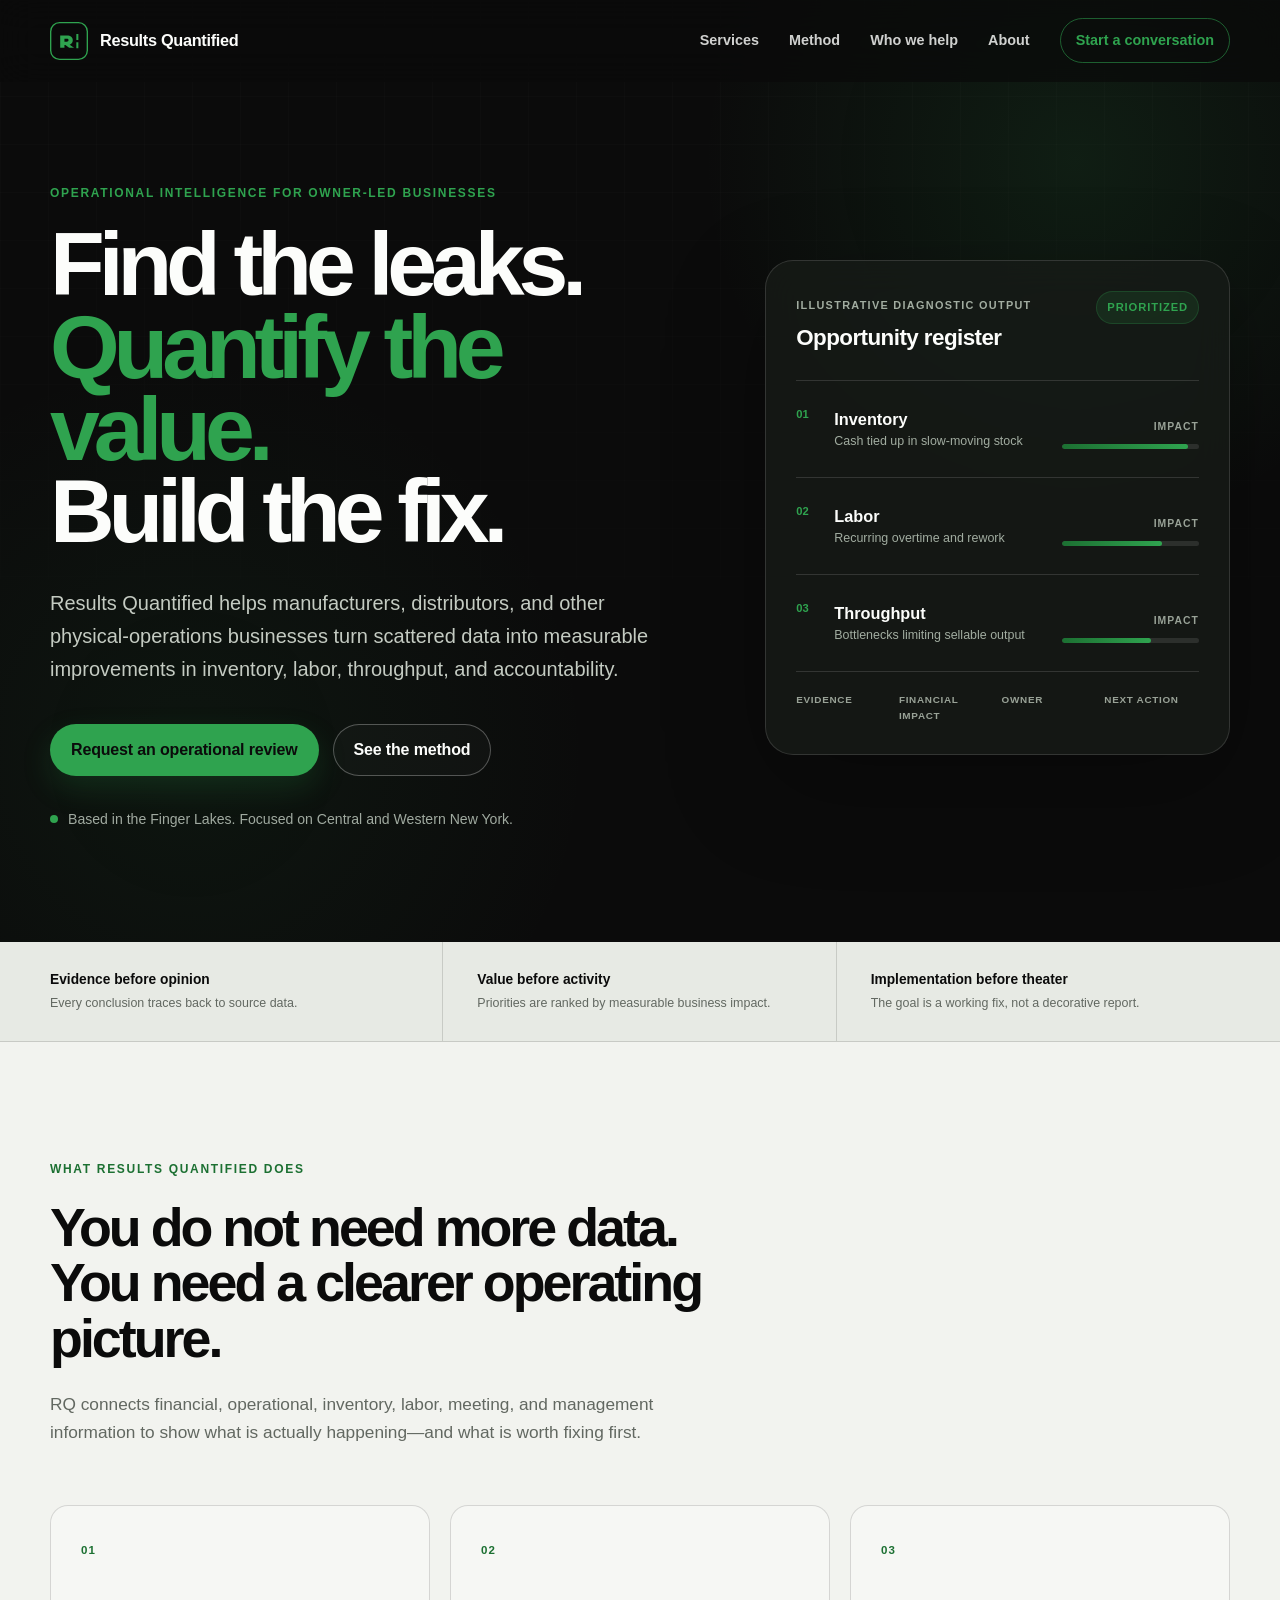
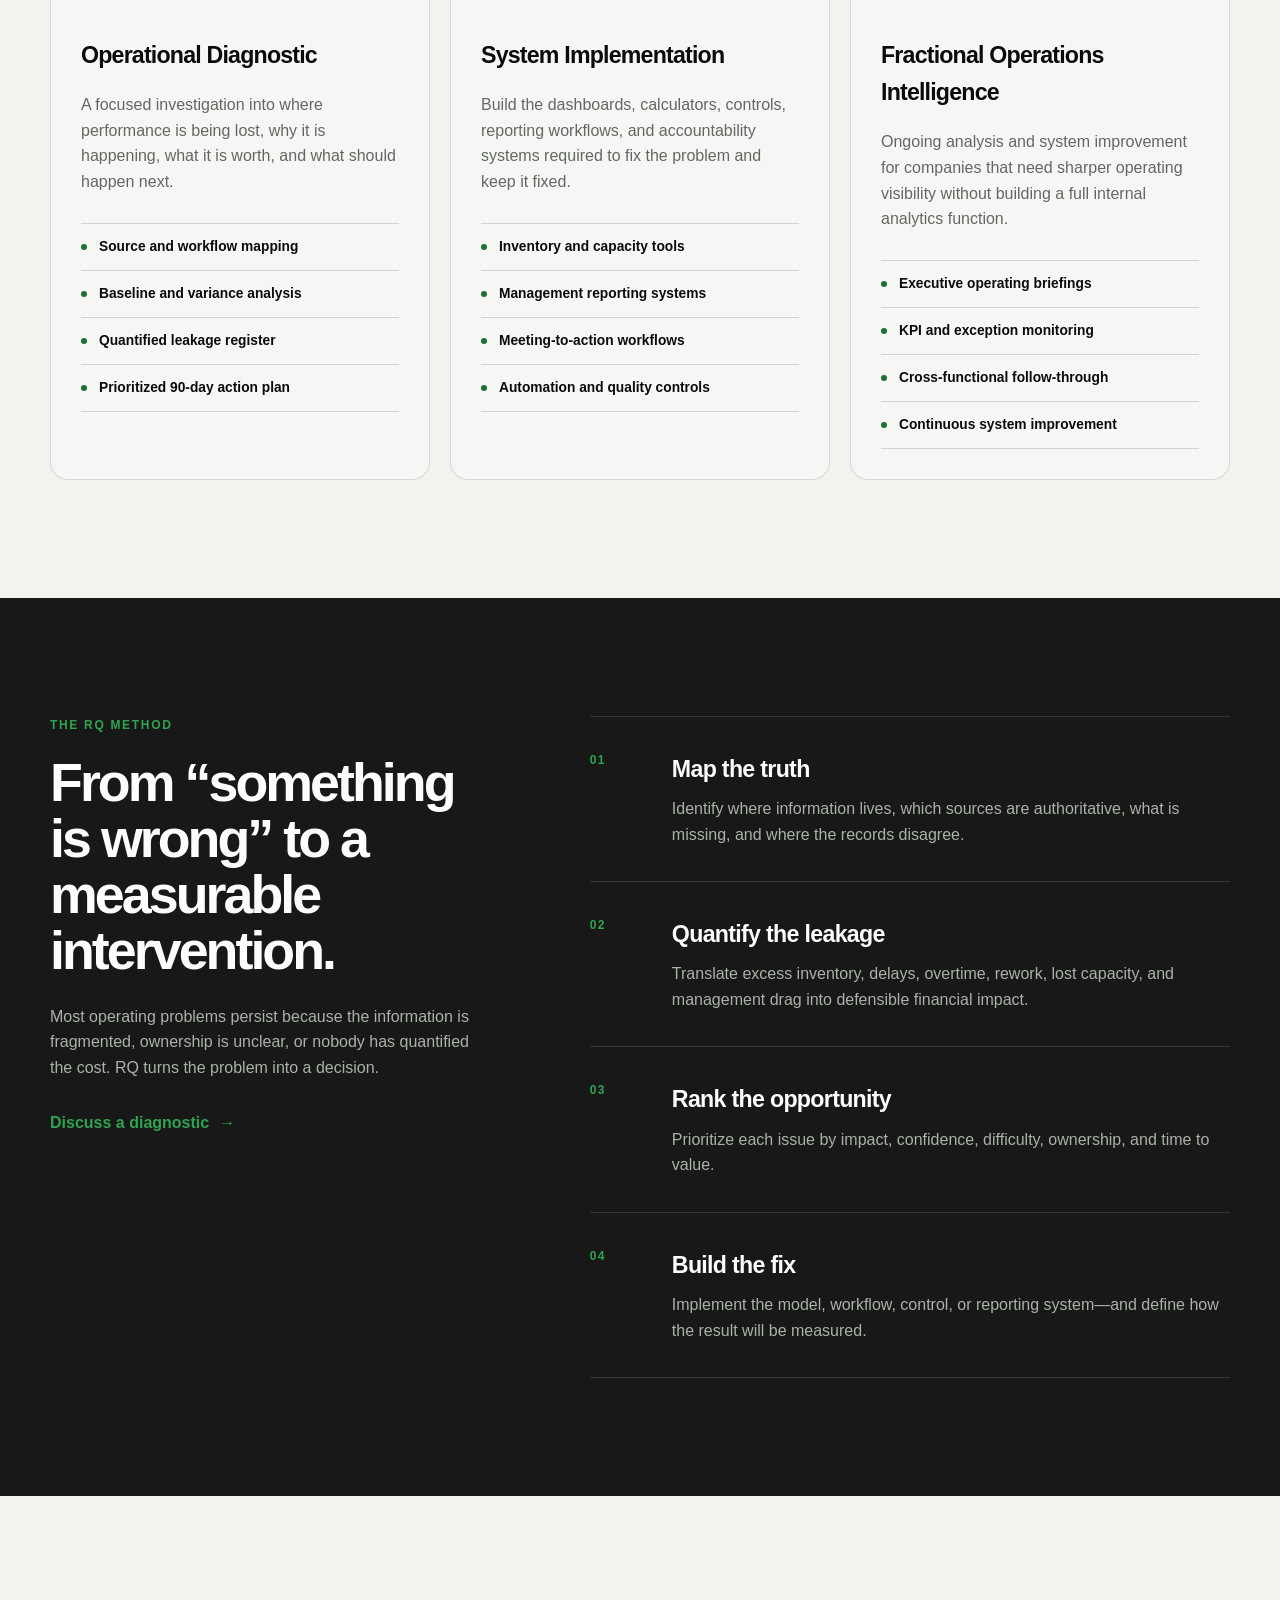
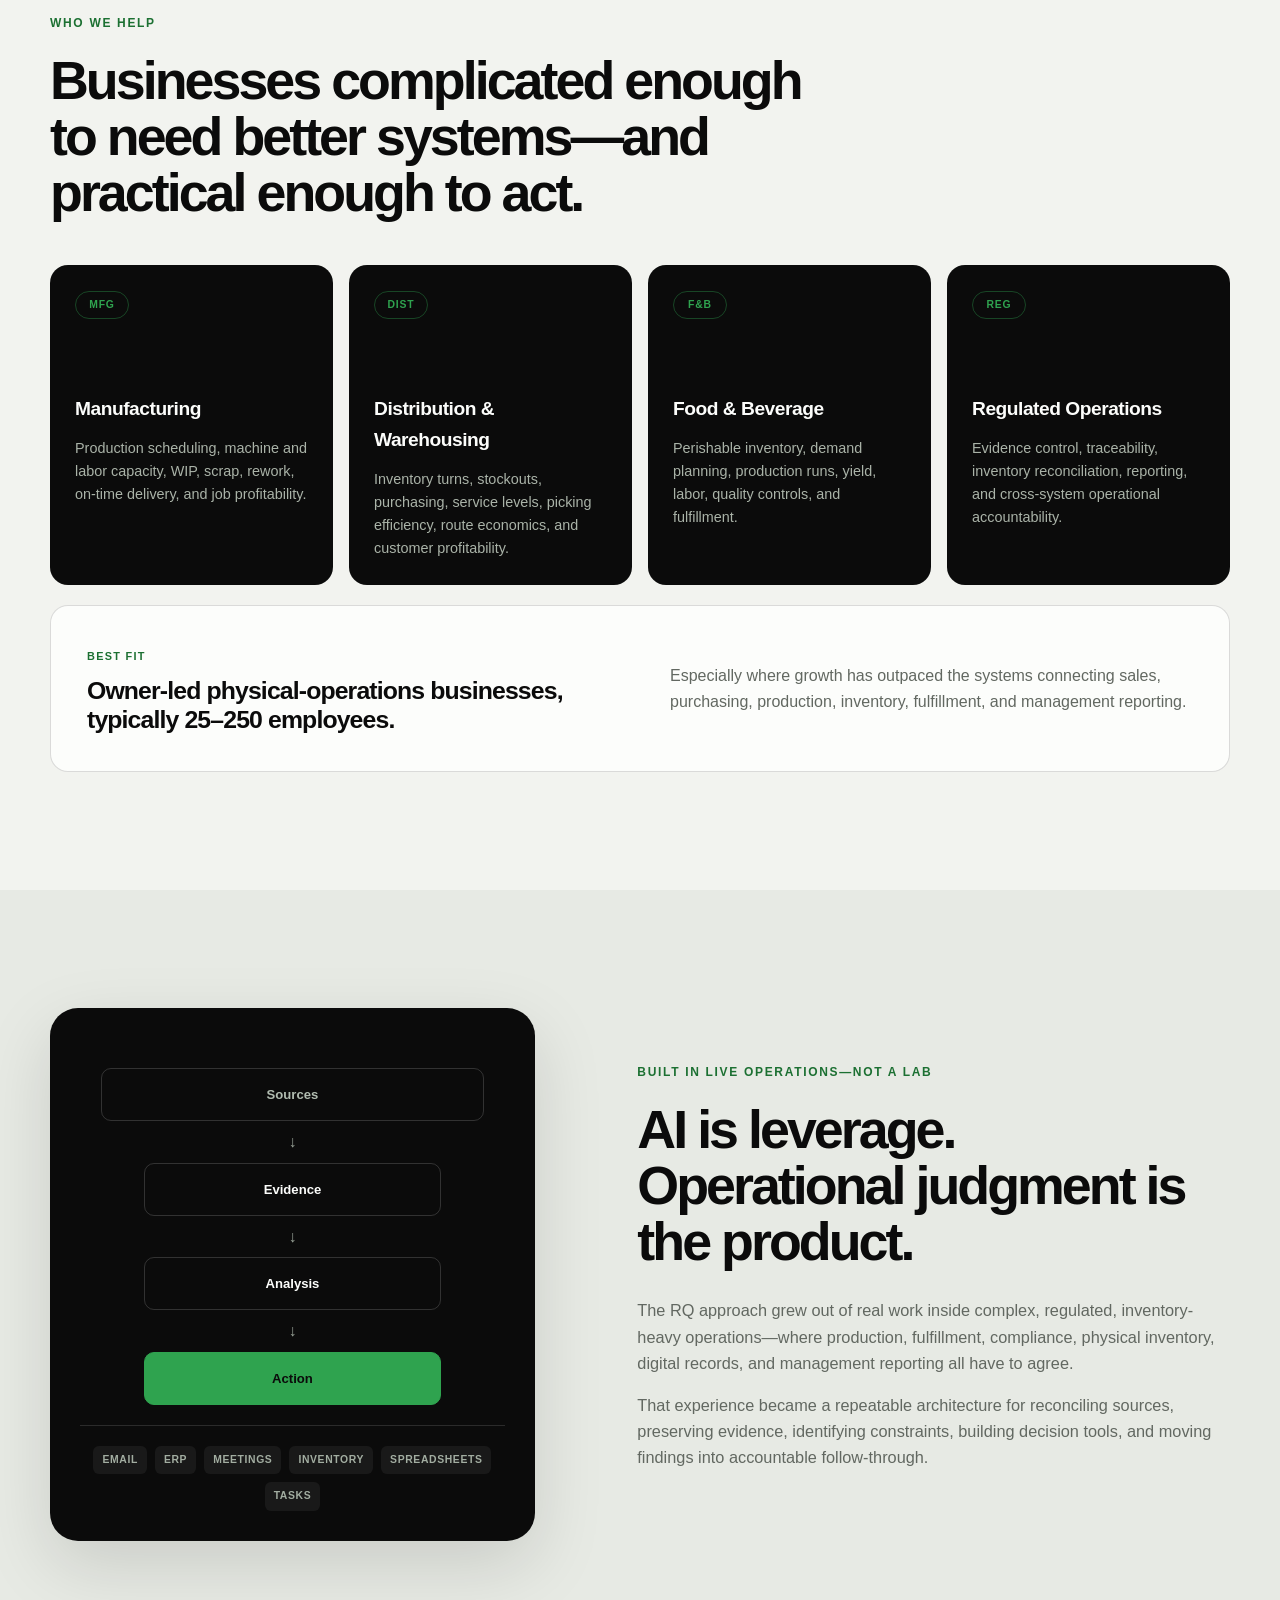
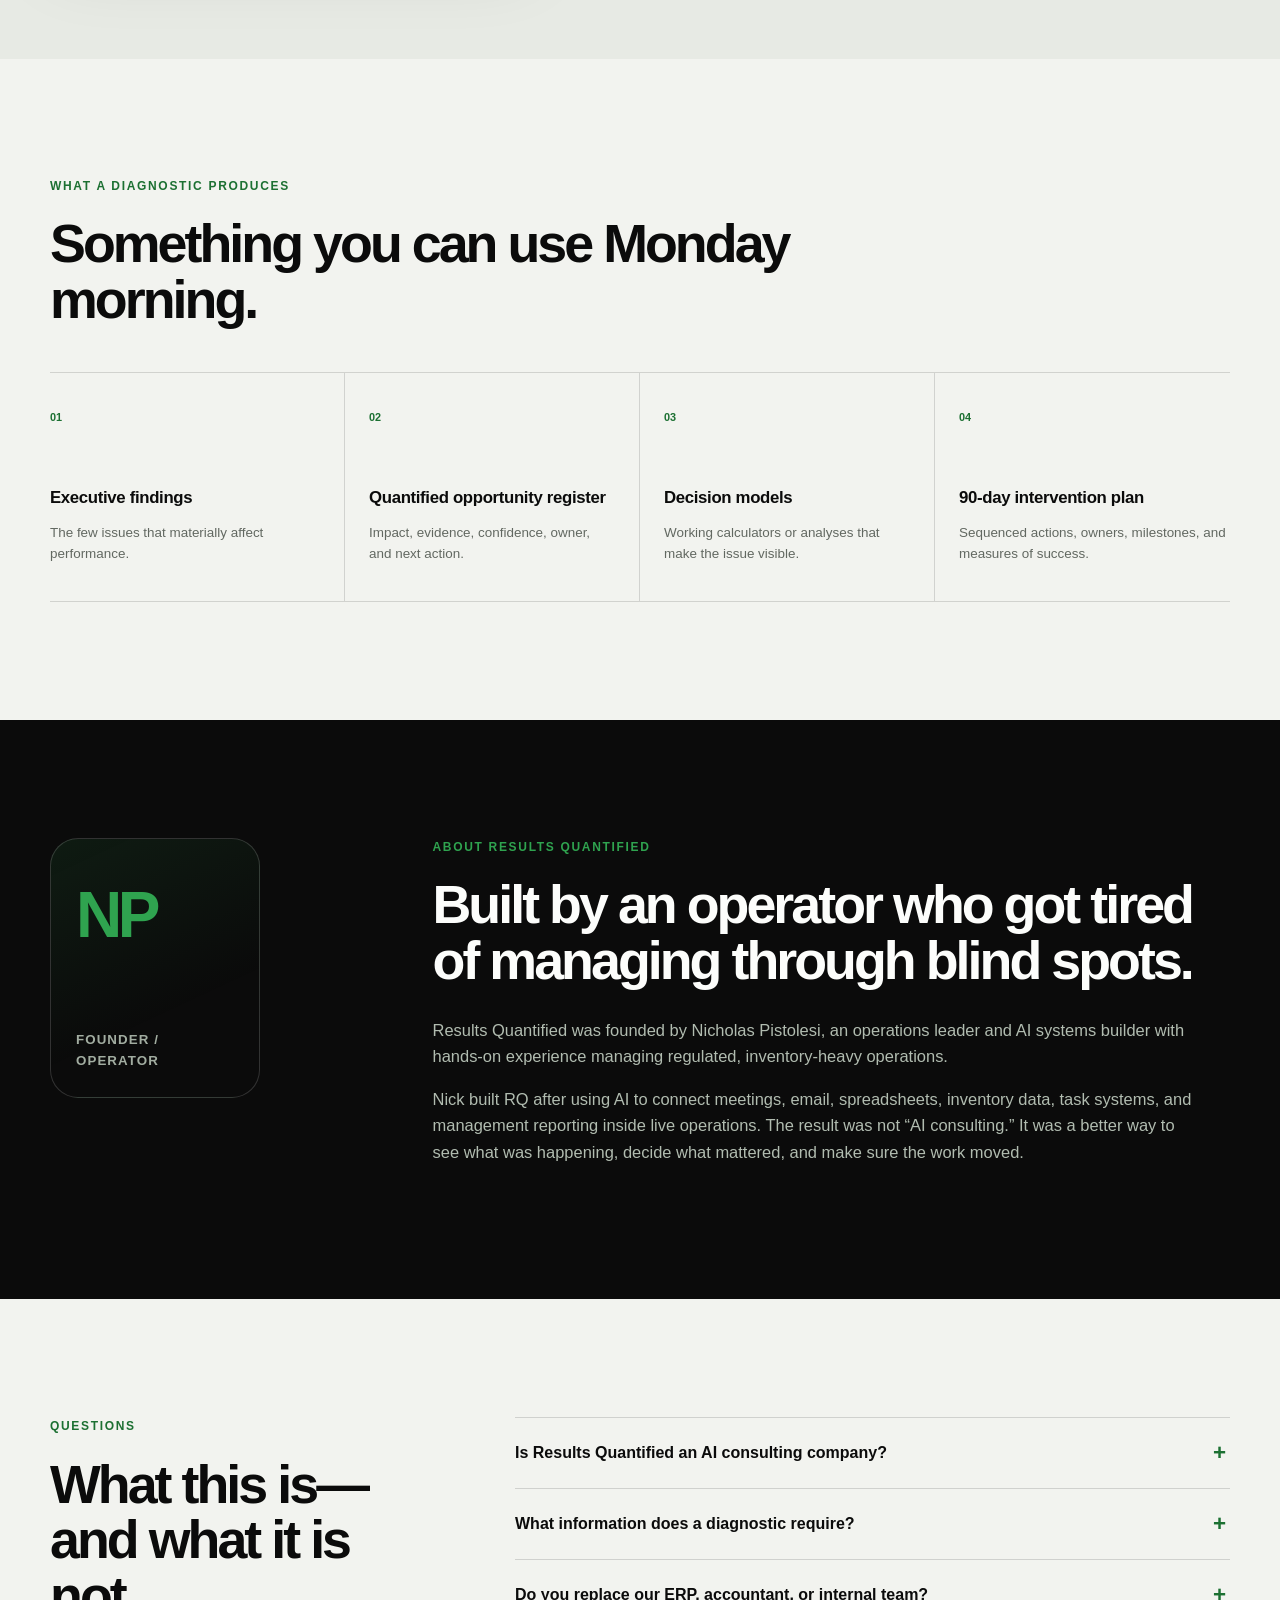
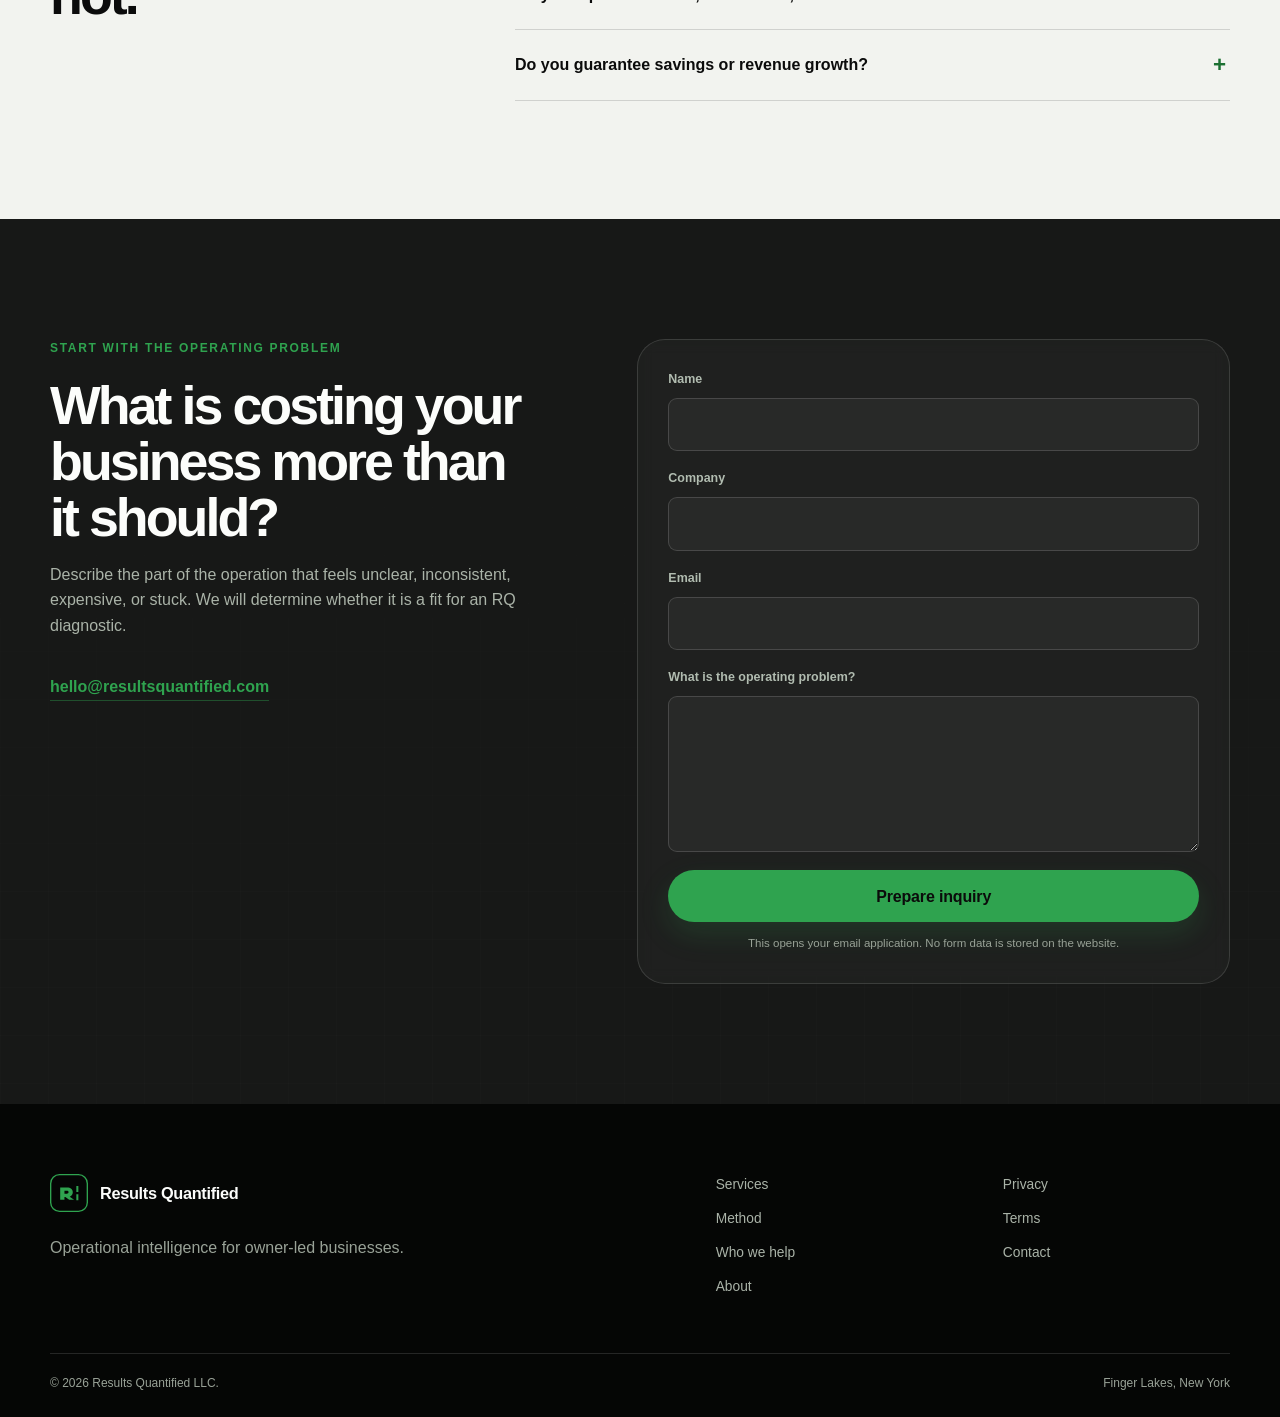
==== commit 994fc323: "Apply black and medium-green branding and document iCloud email setup" ====
--- a/index.html
+++ b/index.html
@@ -6,20 +6,20 @@
   <title>Results Quantified | Operational Intelligence for Owner-Led Businesses</title>
   <meta name="description" content="Results Quantified helps owner-led manufacturers, distributors, and physical-operations businesses find operational leakage, quantify the value, and build the fix.">
   <meta name="robots" content="index, follow">
-  <meta name="theme-color" content="#0a151b">
+  <meta name="theme-color" content="#0b0b0b">
   <link rel="canonical" href="https://resultsquantified.com/">
-  <link rel="icon" href="/assets/favicon.svg" type="image/svg+xml">
-  <link rel="apple-touch-icon" href="/assets/apple-touch-icon.png">
+  <link rel="icon" href="/assets/favicon.svg?v=black-green" type="image/svg+xml">
+  <link rel="apple-touch-icon" href="/assets/apple-touch-icon.png?v=black-green">
   <link rel="manifest" href="/site.webmanifest">
   <meta property="og:type" content="website">
   <meta property="og:url" content="https://resultsquantified.com/">
   <meta property="og:title" content="Results Quantified">
   <meta property="og:description" content="Find the leaks. Quantify the value. Build the fix.">
-  <meta property="og:image" content="https://resultsquantified.com/assets/og-image.png">
+  <meta property="og:image" content="https://resultsquantified.com/assets/og-image.png?v=black-green">
   <meta name="twitter:card" content="summary_large_image">
   <meta name="twitter:title" content="Results Quantified">
   <meta name="twitter:description" content="Operational intelligence for owner-led businesses.">
-  <meta name="twitter:image" content="https://resultsquantified.com/assets/og-image.png">
+  <meta name="twitter:image" content="https://resultsquantified.com/assets/og-image.png?v=black-green">
   <link rel="stylesheet" href="/styles.css">
   <script type="application/ld+json">
   {
--- a/styles.css
+++ b/styles.css
@@ -1,20 +1,20 @@
 :root {
-  --ink: #0a151b;
-  --ink-soft: #13252e;
-  --paper: #f2f0e9;
-  --paper-2: #e9e6dd;
-  --white: #fffdf8;
-  --muted: #68757b;
-  --muted-light: #a9b5b9;
-  --line: rgba(10, 21, 27, 0.14);
+  --ink: #0b0b0b;
+  --ink-soft: #171817;
+  --paper: #f2f3ef;
+  --paper-2: #e7eae4;
+  --white: #fcfdfb;
+  --muted: #626861;
+  --muted-light: #adb4ac;
+  --line: rgba(11, 11, 11, 0.14);
   --line-light: rgba(255,255,255,0.13);
-  --accent: #52e0b5;
-  --accent-dark: #0d6f59;
-  --accent-soft: rgba(82, 224, 181, 0.13);
+  --accent: #2fa34f;
+  --accent-dark: #1c7032;
+  --accent-soft: rgba(47, 163, 79, 0.13);
   --danger: #e18b6b;
   --radius: 18px;
   --radius-lg: 28px;
-  --shadow: 0 24px 70px rgba(5, 16, 22, 0.13);
+  --shadow: 0 24px 70px rgba(0, 0, 0, 0.13);
   --container: 1180px;
   --header-h: 82px;
 }
@@ -72,7 +72,7 @@
   z-index: 100;
   height: var(--header-h);
   color: var(--white);
-  background: rgba(10, 21, 27, 0.72);
+  background: rgba(11, 11, 11, 0.72);
   border-bottom: 1px solid transparent;
   backdrop-filter: blur(18px);
   -webkit-backdrop-filter: blur(18px);
@@ -80,7 +80,7 @@
 }
 .site-header.scrolled {
   height: 70px;
-  background: rgba(10, 21, 27, 0.94);
+  background: rgba(11, 11, 11, 0.94);
   border-color: var(--line-light);
 }
 .nav-wrap {
@@ -111,7 +111,7 @@
 .primary-nav a:hover, .primary-nav a:focus-visible { opacity: 1; color: var(--accent); }
 .primary-nav .nav-cta {
   opacity: 1;
-  border: 1px solid rgba(82, 224, 181, .55);
+  border: 1px solid rgba(47, 163, 79, .55);
   padding: 10px 15px;
   border-radius: 999px;
   color: var(--accent);
@@ -133,8 +133,8 @@
   overflow: hidden;
   color: var(--white);
   background:
-    radial-gradient(circle at 84% 17%, rgba(82,224,181,.12), transparent 28%),
-    radial-gradient(circle at 15% 80%, rgba(82,224,181,.07), transparent 30%),
+    radial-gradient(circle at 84% 17%, rgba(47, 163, 79,.12), transparent 28%),
+    radial-gradient(circle at 15% 80%, rgba(47, 163, 79,.07), transparent 30%),
     var(--ink);
   padding: 184px 0 112px;
 }
@@ -176,7 +176,7 @@
 .hero-lede {
   max-width: 690px;
   margin: 34px 0 0;
-  color: #c0cbce;
+  color: #c4cbc2;
   font-size: clamp(1.05rem, 1.6vw, 1.25rem);
   line-height: 1.65;
 }
@@ -195,16 +195,16 @@
   transition: transform .2s ease, box-shadow .2s ease, background .2s ease, border-color .2s ease;
 }
 .button:hover { transform: translateY(-2px); }
-.button-primary { background: var(--accent); color: var(--ink); box-shadow: 0 12px 30px rgba(82,224,181,.18); }
-.button-primary:hover { box-shadow: 0 15px 36px rgba(82,224,181,.3); }
+.button-primary { background: var(--accent); color: var(--ink); box-shadow: 0 12px 30px rgba(47, 163, 79,.18); }
+.button-primary:hover { box-shadow: 0 15px 36px rgba(47, 163, 79,.3); }
 .button-ghost { color: var(--white); border-color: rgba(255,255,255,.28); background: rgba(255,255,255,.025); }
 .button-ghost:hover { border-color: rgba(255,255,255,.55); }
-.hero-note { display: flex; align-items: center; gap: 10px; margin-top: 32px; color: #93a3a8; font-size: .88rem; }
-.pulse-dot { width: 8px; height: 8px; border-radius: 50%; background: var(--accent); box-shadow: 0 0 0 0 rgba(82,224,181,.5); animation: pulse 2.2s infinite; }
-@keyframes pulse { 70% { box-shadow: 0 0 0 9px rgba(82,224,181,0); } 100% { box-shadow: 0 0 0 0 rgba(82,224,181,0); } }
+.hero-note { display: flex; align-items: center; gap: 10px; margin-top: 32px; color: #a0aaa0; font-size: .88rem; }
+.pulse-dot { width: 8px; height: 8px; border-radius: 50%; background: var(--accent); box-shadow: 0 0 0 0 rgba(47, 163, 79,.5); animation: pulse 2.2s infinite; }
+@keyframes pulse { 70% { box-shadow: 0 0 0 9px rgba(47, 163, 79,0); } 100% { box-shadow: 0 0 0 0 rgba(47, 163, 79,0); } }
 
 .diagnostic-card {
-  background: rgba(18, 38, 47, .78);
+  background: rgba(24, 28, 24, .78);
   border: 1px solid rgba(255,255,255,.13);
   border-radius: var(--radius-lg);
   padding: 30px;
@@ -214,19 +214,19 @@
 }
 .card-topline { display: flex; justify-content: space-between; gap: 20px; align-items: flex-start; padding-bottom: 24px; border-bottom: 1px solid var(--line-light); }
 .card-topline h2 { margin: 4px 0 0; font-size: 1.4rem; letter-spacing: -.025em; }
-.mini-label { color: #8fa1a7; font-size: .68rem; font-weight: 800; letter-spacing: .12em; text-transform: uppercase; }
-.status-pill { flex: 0 0 auto; color: var(--accent); background: var(--accent-soft); border: 1px solid rgba(82,224,181,.24); border-radius: 999px; padding: 7px 10px; font-size: .7rem; font-weight: 800; text-transform: uppercase; letter-spacing: .08em; }
+.mini-label { color: #a2ada1; font-size: .68rem; font-weight: 800; letter-spacing: .12em; text-transform: uppercase; }
+.status-pill { flex: 0 0 auto; color: var(--accent); background: var(--accent-soft); border: 1px solid rgba(47, 163, 79,.24); border-radius: 999px; padding: 7px 10px; font-size: .7rem; font-weight: 800; text-transform: uppercase; letter-spacing: .08em; }
 .metric-row { display: grid; grid-template-columns: 1.25fr .7fr; gap: 20px; align-items: end; padding: 25px 0; border-bottom: 1px solid var(--line-light); }
 .metric-row > div:first-child { display: grid; grid-template-columns: 38px 1fr; }
 .metric-row strong { font-size: 1.02rem; }
-.metric-row small { grid-column: 2; color: #91a0a5; font-size: .78rem; }
+.metric-row small { grid-column: 2; color: #a2ada1; font-size: .78rem; }
 .metric-index { color: var(--accent); font-size: .7rem; font-weight: 800; }
 .metric-signal { padding-bottom: 3px; }
-.signal-label { display: block; margin-bottom: 8px; text-align: right; color: #77898f; font-size: .65rem; font-weight: 700; text-transform: uppercase; letter-spacing: .1em; }
+.signal-label { display: block; margin-bottom: 8px; text-align: right; color: #99a297; font-size: .65rem; font-weight: 700; text-transform: uppercase; letter-spacing: .1em; }
 .signal-track { height: 5px; overflow: hidden; border-radius: 999px; background: rgba(255,255,255,.1); }
 .signal-track span { display: block; width: var(--fill); height: 100%; border-radius: inherit; background: linear-gradient(90deg, var(--accent-dark), var(--accent)); transform-origin: left; animation: loadbar 1.2s .35s ease both; }
 @keyframes loadbar { from { transform: scaleX(0); } to { transform: scaleX(1); } }
-.card-footer { display: grid; grid-template-columns: repeat(4,1fr); gap: 8px; padding-top: 20px; color: #6e8188; font-size: .62rem; font-weight: 800; letter-spacing: .07em; text-transform: uppercase; }
+.card-footer { display: grid; grid-template-columns: repeat(4,1fr); gap: 8px; padding-top: 20px; color: #99a297; font-size: .62rem; font-weight: 800; letter-spacing: .07em; text-transform: uppercase; }
 
 .proof-strip { background: var(--paper-2); border-bottom: 1px solid var(--line); }
 .proof-grid { display: grid; grid-template-columns: repeat(3,1fr); }
@@ -262,20 +262,20 @@
 
 .method-layout { display: grid; grid-template-columns: .82fr 1.2fr; gap: clamp(50px, 8vw, 110px); align-items: start; }
 .method-intro { position: sticky; top: 120px; }
-.method-intro p:not(.eyebrow) { margin: 25px 0 0; color: #9cadb2; }
+.method-intro p:not(.eyebrow) { margin: 25px 0 0; color: #aab3a8; }
 .text-link { display: inline-flex; gap: 10px; margin-top: 30px; color: var(--accent); font-weight: 800; text-decoration: none; }
 .method-steps { list-style: none; margin: 0; padding: 0; }
 .method-steps li { display: grid; grid-template-columns: 60px 1fr; gap: 22px; padding: 34px 0; border-top: 1px solid var(--line-light); }
 .method-steps li:last-child { border-bottom: 1px solid var(--line-light); }
 .method-steps > li > span { color: var(--accent); font-size: .75rem; font-weight: 850; letter-spacing: .1em; }
 .method-steps h3 { margin: 0 0 8px; font-size: 1.45rem; letter-spacing: -.03em; }
-.method-steps p { margin: 0; color: #9cadb2; }
+.method-steps p { margin: 0; color: #aab3a8; }
 
 .fit-grid { display: grid; grid-template-columns: repeat(4,1fr); gap: 16px; }
 .fit-card { min-height: 286px; padding: 25px; border-radius: var(--radius); background: var(--ink); color: var(--white); }
-.fit-icon { display: inline-flex; align-items: center; justify-content: center; min-width: 54px; height: 28px; padding: 0 9px; border: 1px solid rgba(82,224,181,.38); border-radius: 999px; color: var(--accent); font-size: .65rem; font-weight: 850; letter-spacing: .08em; }
+.fit-icon { display: inline-flex; align-items: center; justify-content: center; min-width: 54px; height: 28px; padding: 0 9px; border: 1px solid rgba(47, 163, 79,.38); border-radius: 999px; color: var(--accent); font-size: .65rem; font-weight: 850; letter-spacing: .08em; }
 .fit-card h3 { margin: 75px 0 12px; font-size: 1.2rem; letter-spacing: -.025em; }
-.fit-card p { margin: 0; color: #9badb2; font-size: .9rem; }
+.fit-card p { margin: 0; color: #aab3a8; font-size: .9rem; }
 .fit-callout { display: grid; grid-template-columns: 1fr 1fr; gap: 60px; align-items: center; margin-top: 20px; padding: 36px; border-radius: var(--radius); border: 1px solid var(--line); background: var(--white); }
 .fit-callout h3 { margin: 8px 0 0; font-size: 1.55rem; line-height: 1.2; letter-spacing: -.035em; }
 .fit-callout p { margin: 0; color: var(--muted); }
@@ -286,11 +286,11 @@
 .built-visual { padding: 30px; border-radius: var(--radius-lg); background: var(--ink); color: var(--white); box-shadow: var(--shadow); }
 .system-map { display: grid; gap: 8px; place-items: center; padding: 30px 0 20px; }
 .map-node { width: 70%; padding: 15px 18px; border: 1px solid rgba(255,255,255,.16); border-radius: 10px; text-align: center; font-size: .82rem; font-weight: 800; }
-.map-node-source { width: 90%; color: #a8b8bd; }
+.map-node-source { width: 90%; color: #b1bcb0; }
 .map-node-accent { color: var(--ink); background: var(--accent); border-color: var(--accent); }
-.map-arrow { color: #6e858d; }
+.map-arrow { color: #99a297; }
 .system-tags { display: flex; flex-wrap: wrap; justify-content: center; gap: 8px; padding-top: 20px; border-top: 1px solid var(--line-light); }
-.system-tags span { padding: 6px 9px; border-radius: 6px; background: rgba(255,255,255,.06); color: #8fa0a6; font-size: .65rem; text-transform: uppercase; font-weight: 800; letter-spacing: .06em; }
+.system-tags span { padding: 6px 9px; border-radius: 6px; background: rgba(255,255,255,.06); color: #a2ada1; font-size: .65rem; text-transform: uppercase; font-weight: 800; letter-spacing: .06em; }
 .built-copy p:not(.eyebrow) { color: var(--muted); font-size: 1.02rem; }
 .built-copy p:nth-of-type(2) { margin-top: 28px; }
 
@@ -304,11 +304,11 @@
 
 .about-section { color: var(--white); background: var(--ink); }
 .about-layout { display: grid; grid-template-columns: .55fr 1.45fr; gap: 80px; align-items: start; }
-.about-label { width: 210px; height: 260px; display: flex; flex-direction: column; justify-content: space-between; padding: 25px; border: 1px solid rgba(255,255,255,.16); border-radius: var(--radius-lg); background: linear-gradient(155deg, rgba(82,224,181,.11), transparent 65%); }
+.about-label { width: 210px; height: 260px; display: flex; flex-direction: column; justify-content: space-between; padding: 25px; border: 1px solid rgba(255,255,255,.16); border-radius: var(--radius-lg); background: linear-gradient(155deg, rgba(47, 163, 79,.11), transparent 65%); }
 .about-label span { color: var(--accent); font-size: 4rem; font-weight: 760; letter-spacing: -.07em; }
-.about-label small { color: #87999f; text-transform: uppercase; letter-spacing: .08em; font-weight: 800; }
+.about-label small { color: #a2ada1; text-transform: uppercase; letter-spacing: .08em; font-weight: 800; }
 .about-copy { max-width: 760px; }
-.about-copy p:not(.eyebrow) { color: #a9b8bc; font-size: 1.03rem; }
+.about-copy p:not(.eyebrow) { color: #b1bcb0; font-size: 1.03rem; }
 .about-copy p:nth-of-type(2) { margin-top: 28px; }
 
 .faq-layout { display: grid; grid-template-columns: .7fr 1.3fr; gap: 80px; }
@@ -323,25 +323,25 @@
 .contact-section { position: relative; overflow: hidden; color: var(--white); background: var(--ink-soft); padding: 120px 0; }
 .contact-grid { opacity: .35; mask-image: linear-gradient(to top, #000, transparent 90%); }
 .contact-layout { position: relative; display: grid; grid-template-columns: .9fr 1.1fr; gap: clamp(50px, 8vw, 110px); align-items: start; }
-.contact-copy p:not(.eyebrow) { color: #9eafb4; }
-.contact-email { display: inline-block; margin-top: 20px; color: var(--accent); font-weight: 850; text-decoration: none; border-bottom: 1px solid rgba(82,224,181,.4); }
+.contact-copy p:not(.eyebrow) { color: #aab3a8; }
+.contact-email { display: inline-block; margin-top: 20px; color: var(--accent); font-weight: 850; text-decoration: none; border-bottom: 1px solid rgba(47, 163, 79,.4); }
 .contact-form { padding: 30px; border: 1px solid var(--line-light); border-radius: var(--radius-lg); background: rgba(255,255,255,.035); backdrop-filter: blur(8px); }
 .form-row { display: grid; gap: 8px; margin-bottom: 18px; }
-.form-row label { color: #a8b7bb; font-size: .78rem; font-weight: 750; }
+.form-row label { color: #b1bcb0; font-size: .78rem; font-weight: 750; }
 .form-row input, .form-row textarea { width: 100%; border: 1px solid rgba(255,255,255,.15); border-radius: 9px; color: var(--white); background: rgba(255,255,255,.045); padding: 13px 14px; outline: 0; transition: border-color .2s ease, box-shadow .2s ease; }
-.form-row input:focus, .form-row textarea:focus { border-color: var(--accent); box-shadow: 0 0 0 3px rgba(82,224,181,.1); }
+.form-row input:focus, .form-row textarea:focus { border-color: var(--accent); box-shadow: 0 0 0 3px rgba(47, 163, 79,.1); }
 .form-row textarea { resize: vertical; min-height: 125px; }
 .form-button { width: 100%; border: 0; }
-.form-note { margin: 12px 0 0; color: #778b91; font-size: .72rem; text-align: center; }
-
-.site-footer { color: var(--white); background: #061015; padding: 70px 0 24px; }
+.form-note { margin: 12px 0 0; color: #99a297; font-size: .72rem; text-align: center; }
+
+.site-footer { color: var(--white); background: #050605; padding: 70px 0 24px; }
 .footer-grid { display: grid; grid-template-columns: 1.6fr .6fr .6fr; gap: 60px; }
 .footer-brand { width: max-content; }
-.footer-grid > div:first-child > p { color: #74878d; }
+.footer-grid > div:first-child > p { color: #99a297; }
 .footer-links { display: grid; align-content: start; gap: 12px; }
-.footer-links a { color: #95a5aa; text-decoration: none; font-size: .86rem; }
+.footer-links a { color: #aab3a8; text-decoration: none; font-size: .86rem; }
 .footer-links a:hover { color: var(--accent); }
-.footer-bottom { display: flex; justify-content: space-between; margin-top: 55px; padding-top: 20px; border-top: 1px solid var(--line-light); color: #61737a; font-size: .75rem; }
+.footer-bottom { display: flex; justify-content: space-between; margin-top: 55px; padding-top: 20px; border-top: 1px solid var(--line-light); color: #99a297; font-size: .75rem; }
 
 .reveal { opacity: 1; transform: none; transition: opacity .65s ease, transform .65s ease; }
 .reveal.is-visible { opacity: 1; transform: translateY(0); }
@@ -372,7 +372,7 @@
     display: grid;
     gap: 0;
     padding: 18px 20px 26px;
-    background: rgba(10,21,27,.98);
+    background: rgba(11, 11, 11,.98);
     border-bottom: 1px solid var(--line-light);
     transform: translateY(-130%);
     opacity: 0;
@@ -382,7 +382,7 @@
   }
   .primary-nav.open { transform: translateY(0); opacity: 1; visibility: visible; pointer-events: auto; }
   .primary-nav a { padding: 13px 0; border-bottom: 1px solid var(--line-light); }
-  .primary-nav .nav-cta { margin-top: 14px; text-align: center; border-bottom: 1px solid rgba(82,224,181,.55); }
+  .primary-nav .nav-cta { margin-top: 14px; text-align: center; border-bottom: 1px solid rgba(47, 163, 79,.55); }
   .menu-toggle[aria-expanded="true"] span:nth-child(1) { transform: translateY(7px) rotate(45deg); }
   .menu-toggle[aria-expanded="true"] span:nth-child(2) { opacity: 0; }
   .menu-toggle[aria-expanded="true"] span:nth-child(3) { transform: translateY(-7px) rotate(-45deg); }
